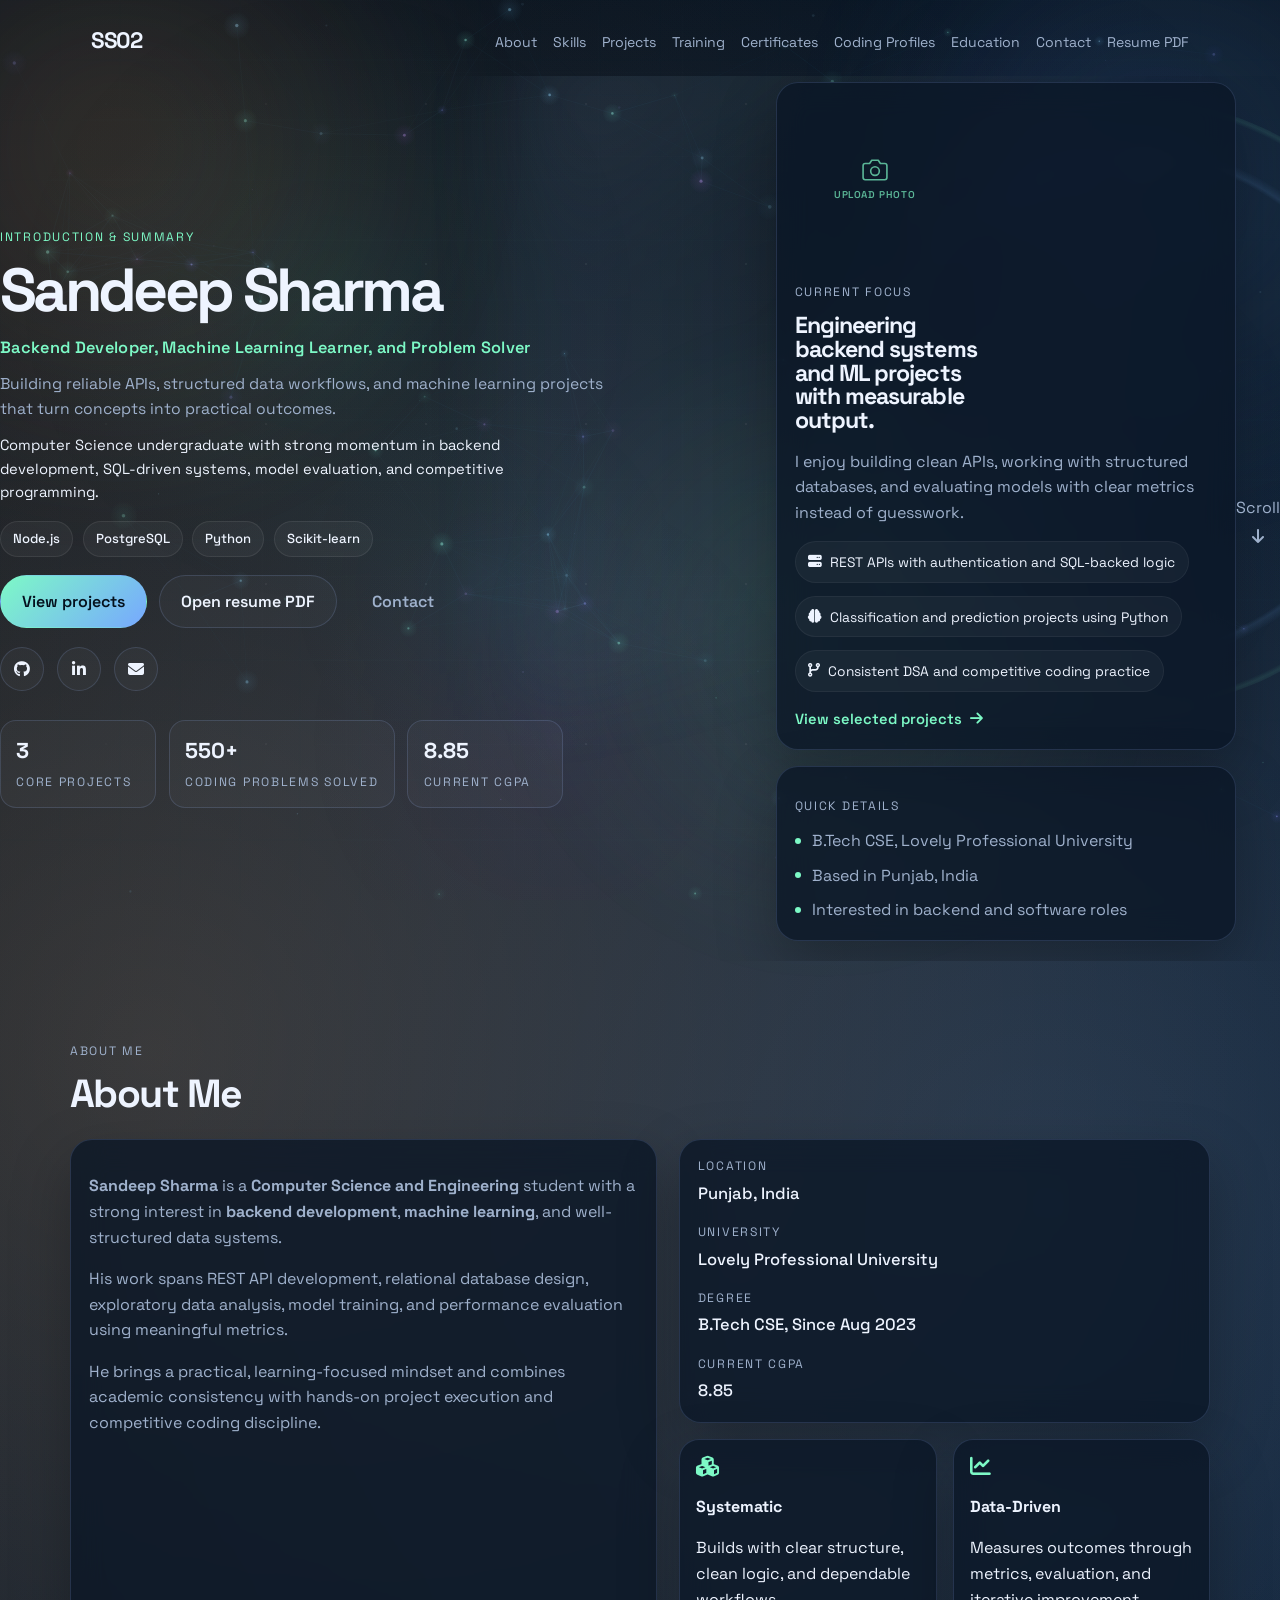
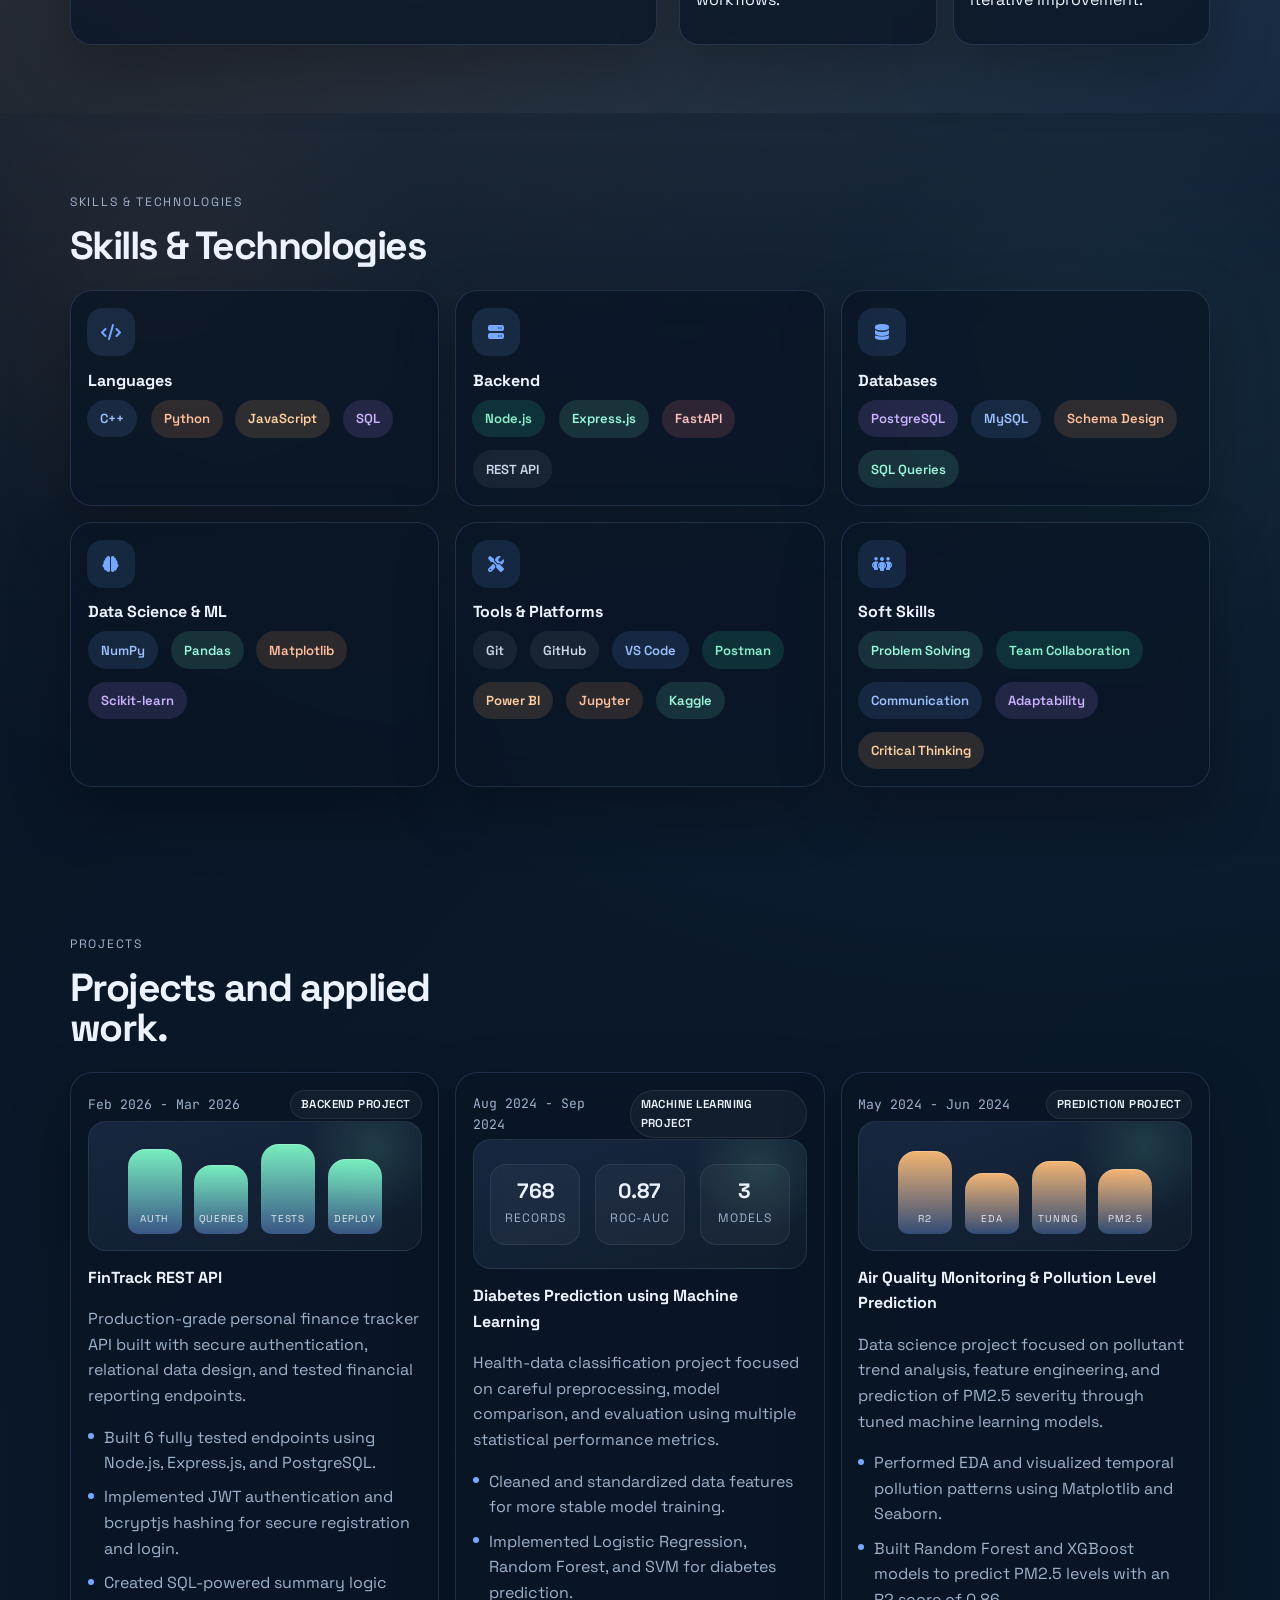
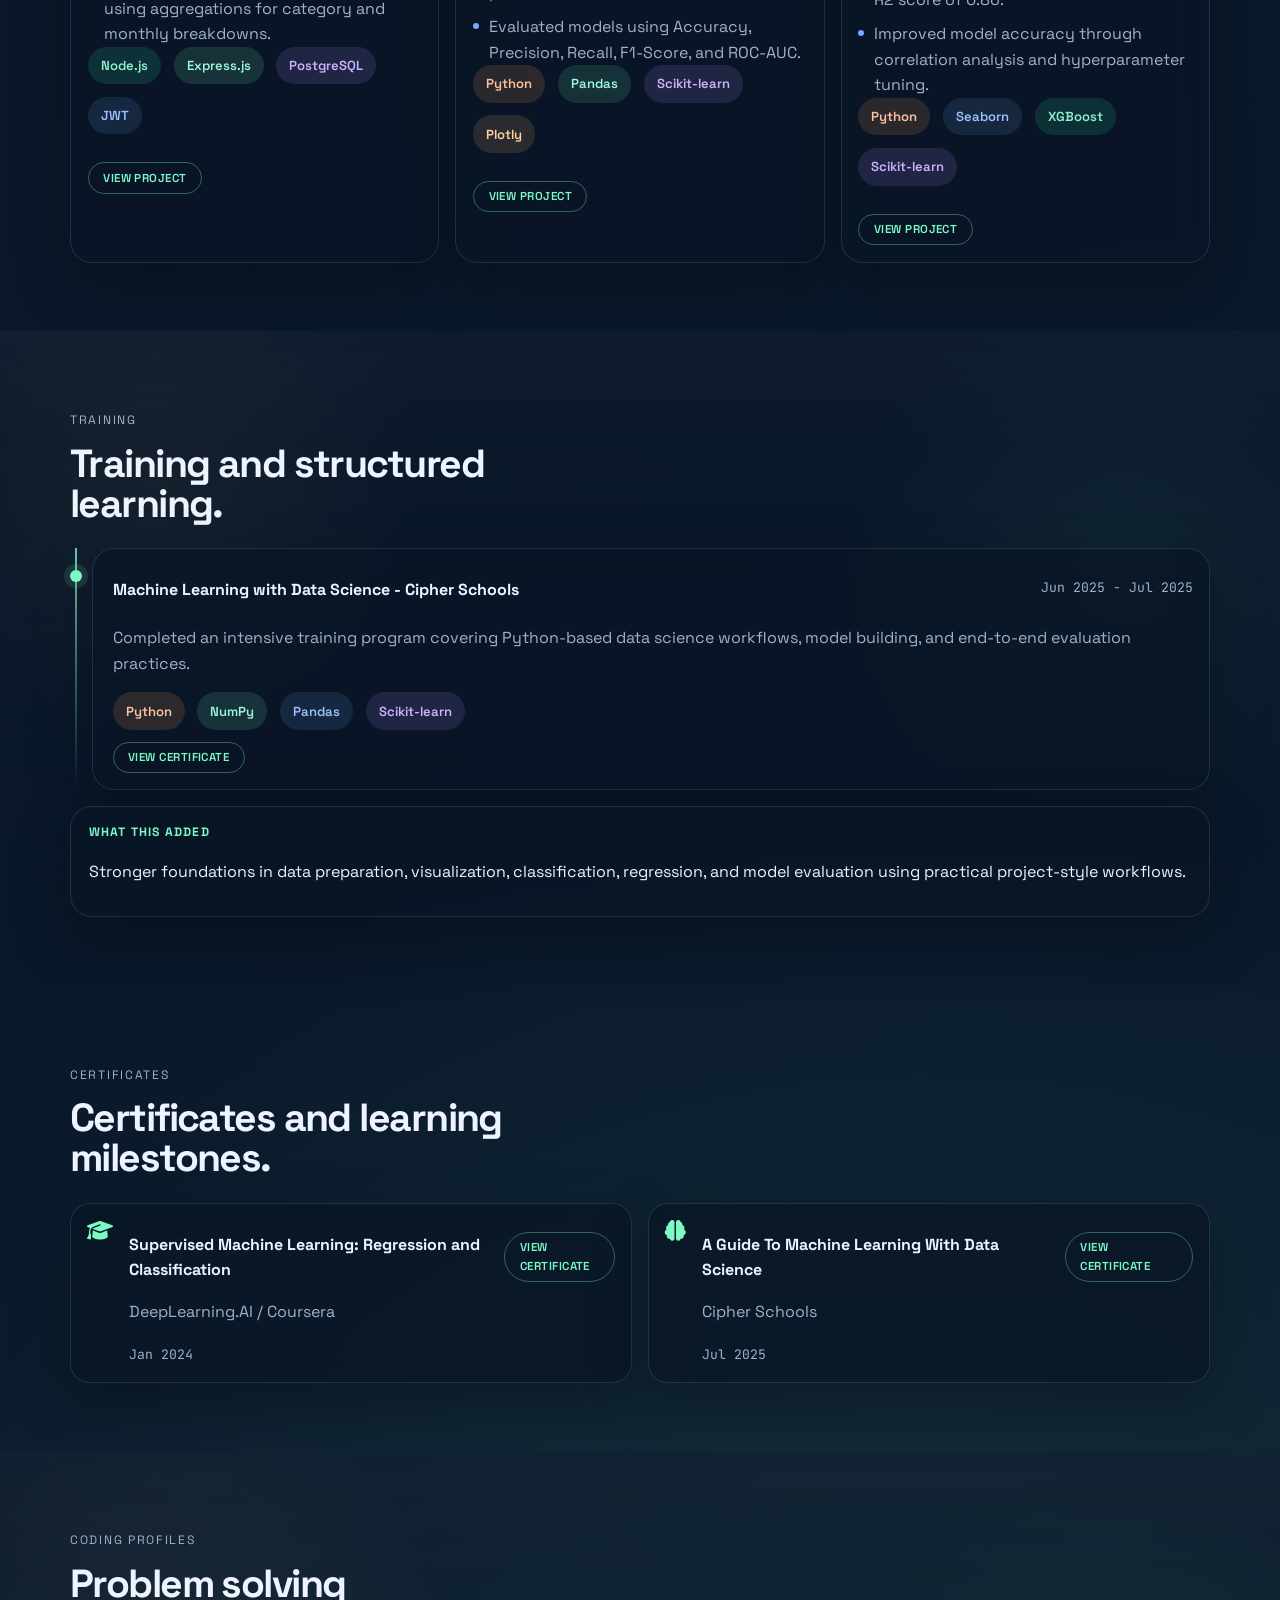
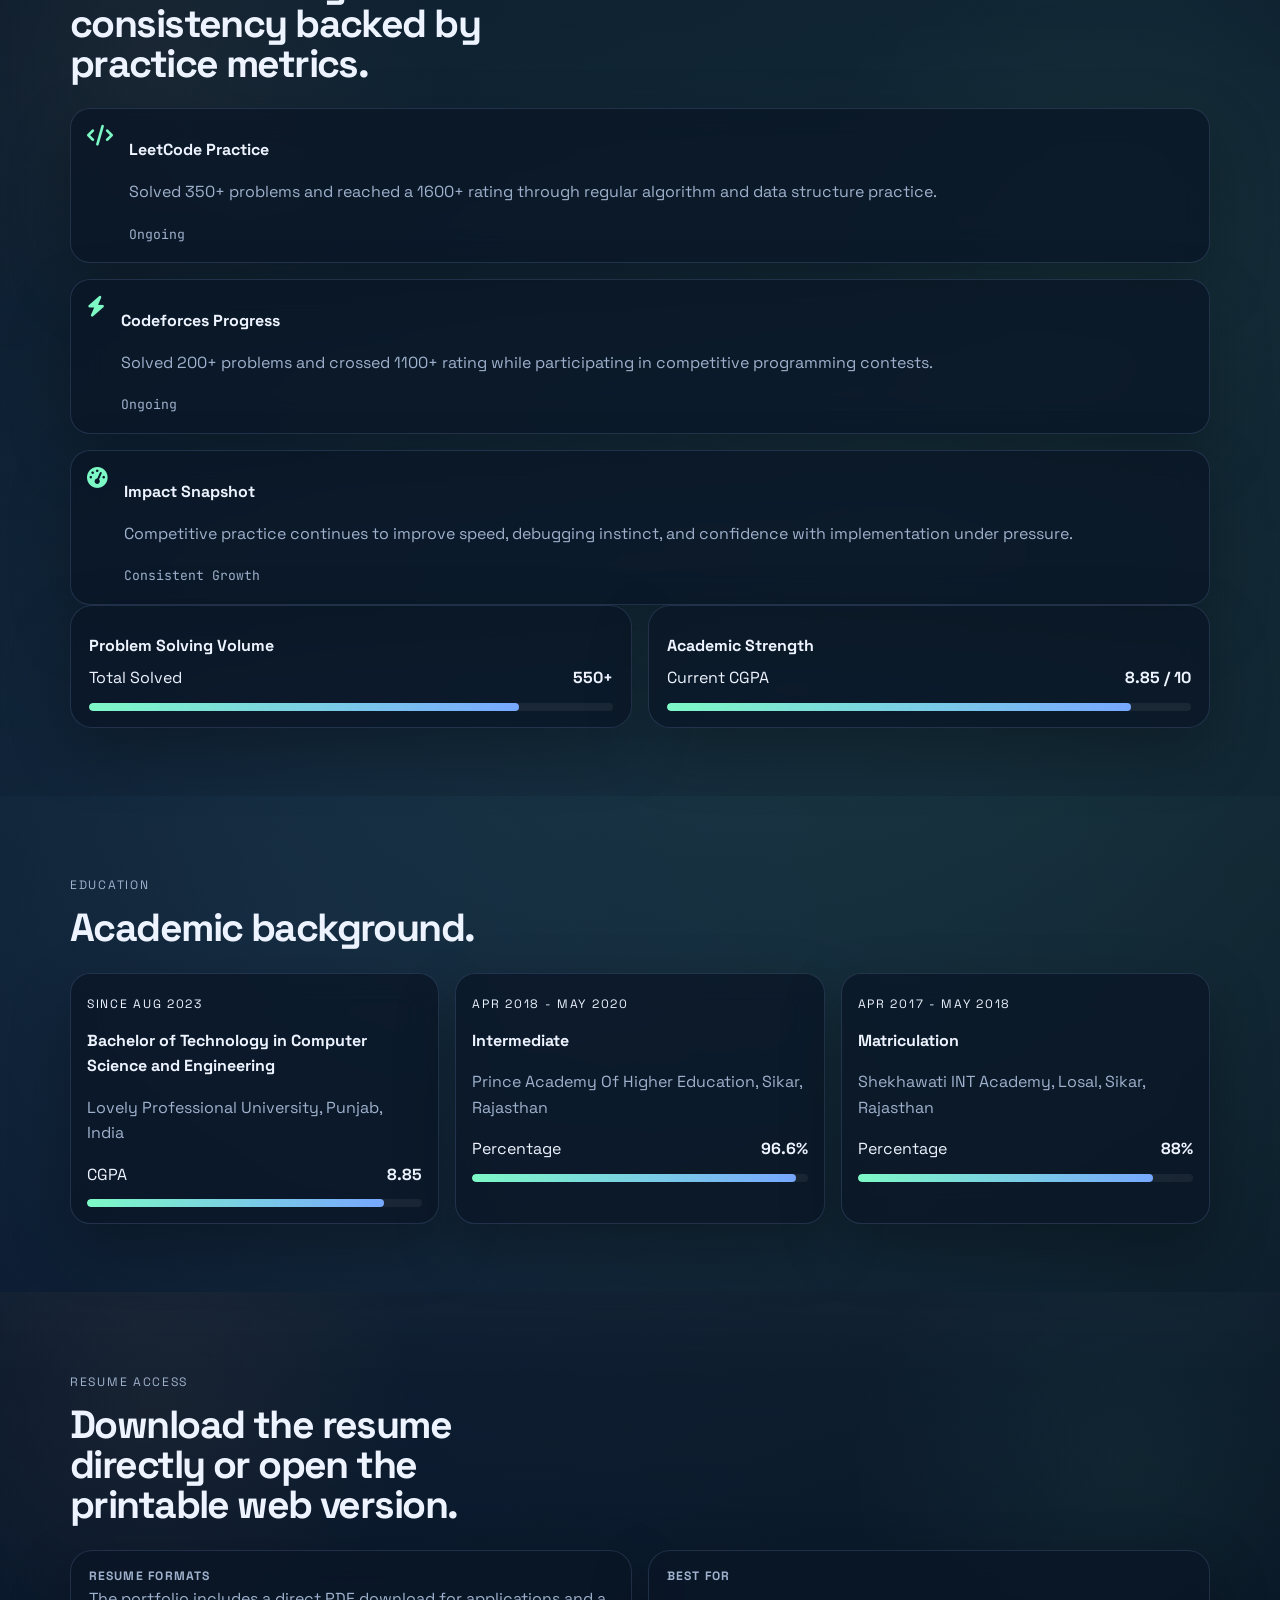
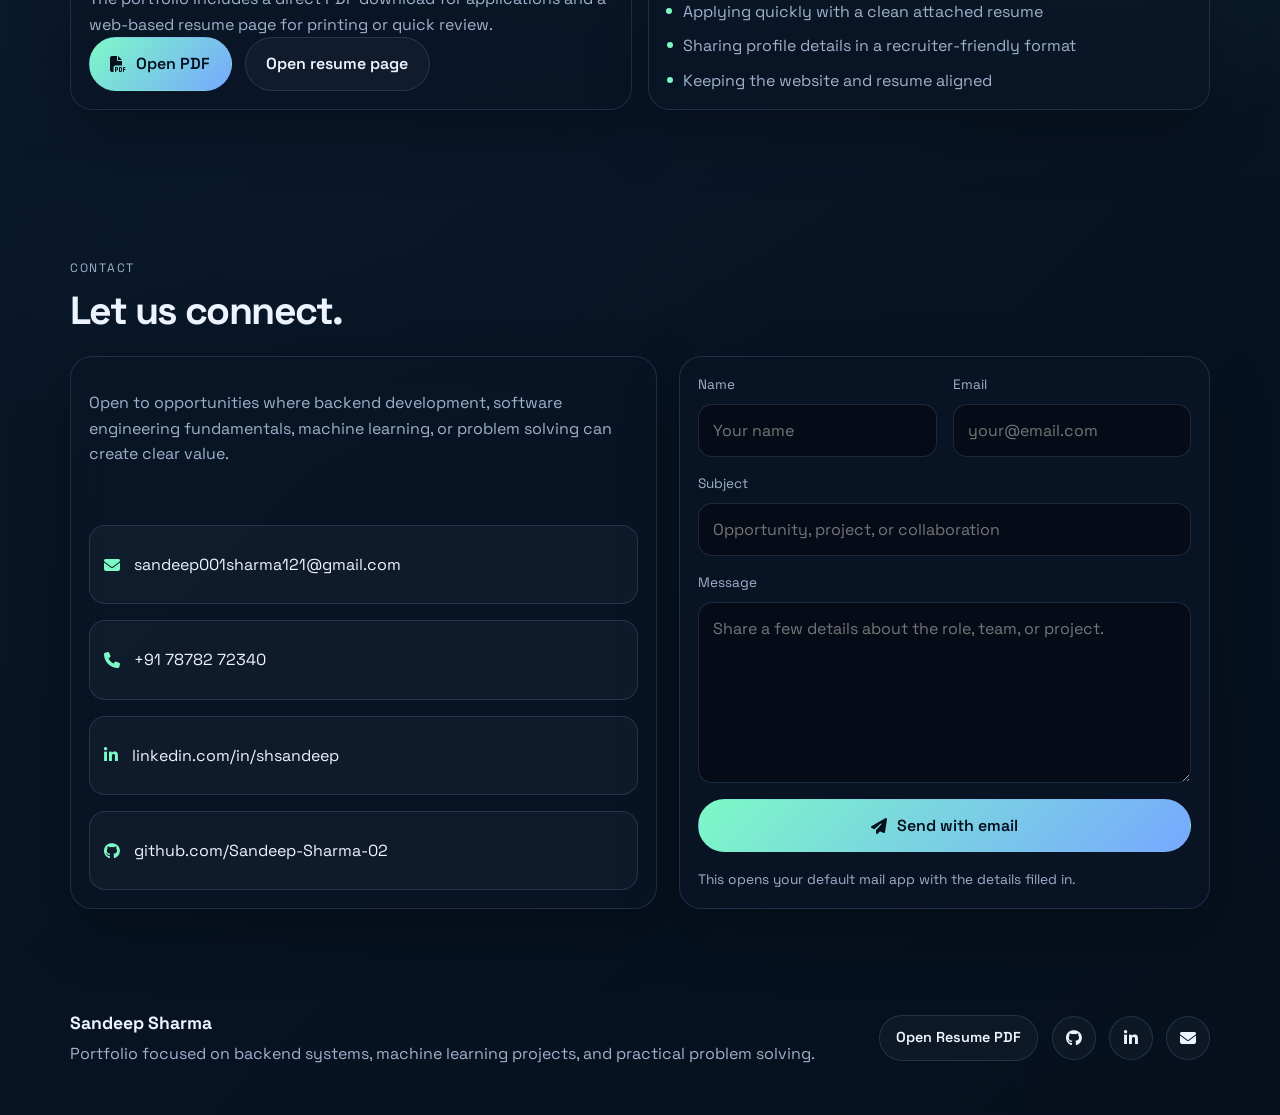
==== index.html @ df0378fe "Update portfolio with Sandeep Sharma content" ====
<!DOCTYPE html>
<html lang="en">
<head>
  <meta charset="UTF-8" />
  <meta name="viewport" content="width=device-width, initial-scale=1.0" />
  <meta
    name="description"
    content="Portfolio of Sandeep Sharma, a Computer Science undergraduate building backend systems, data science projects, and practical machine learning solutions."
  />
  <meta name="theme-color" content="#07111f" />
  <title>Sandeep Sharma | Portfolio</title>
  <link rel="preconnect" href="https://fonts.googleapis.com" />
  <link rel="preconnect" href="https://fonts.gstatic.com" crossorigin />
  <link
    href="https://fonts.googleapis.com/css2?family=JetBrains+Mono:wght@400;600&family=Space+Grotesk:wght@400;500;700&display=swap"
    rel="stylesheet"
  />
  <link rel="icon" href="favicon.svg" type="image/svg+xml" />
  <link rel="stylesheet" href="https://cdnjs.cloudflare.com/ajax/libs/font-awesome/6.5.0/css/all.min.css" />
  <link rel="stylesheet" href="style.css" />
</head>
<body>
  <canvas id="particle-canvas" aria-hidden="true"></canvas>
  <div class="page-shell">
    <nav id="navbar">
      <a href="#hero" class="nav-logo" aria-label="Go to top">SS02</a>
      <ul class="nav-links" id="navLinks">
        <li><a href="#about">About</a></li>
        <li><a href="#skills">Skills</a></li>
        <li><a href="#projects">Projects</a></li>
        <li><a href="#training">Training</a></li>
        <li><a href="#certifications">Certificates</a></li>
        <li><a href="#competitive">Coding Profiles</a></li>
        <li><a href="#education">Education</a></li>
        <li><a href="#contact">Contact</a></li>
        <li><a href="https://drive.google.com/file/d/11NewJJW5GkzhOMJ3qAtojDPKRe1tcXoI/view?usp=drive_link" target="_blank" rel="noopener">Resume PDF</a></li>
      </ul>
      <button class="hamburger" id="hamburger" aria-label="Toggle menu" aria-expanded="false" aria-controls="navLinks">
        <span></span>
        <span></span>
        <span></span>
      </button>
    </nav>

    <main>
      <section id="hero" class="hero">
        <div class="hero-grid container">
          <div class="hero-copy">
            <p class="eyebrow">Introduction &amp; Summary</p>
            <h1>Sandeep Sharma</h1>
            <p class="hero-title">Backend Developer, Machine Learning Learner, and Problem Solver</p>
            <p class="hero-lead">
              Building reliable APIs, structured data workflows, and machine learning projects that turn concepts into practical outcomes.
            </p>
            <p class="hero-note">
              Computer Science undergraduate with strong momentum in backend development, SQL-driven systems, model evaluation, and competitive programming.
            </p>

            <div class="hero-role-wrap hero-badges">
              <span class="hero-badge">Node.js</span>
              <span class="hero-badge">PostgreSQL</span>
              <span class="hero-badge">Python</span>
              <span class="hero-badge">Scikit-learn</span>
            </div>

            <div class="hero-actions">
              <a href="#projects" class="btn btn-primary">View projects</a>
              <a href="https://drive.google.com/file/d/11NewJJW5GkzhOMJ3qAtojDPKRe1tcXoI/view?usp=drive_link" class="btn btn-secondary" target="_blank" rel="noopener">Open resume PDF</a>
              <a href="#contact" class="btn btn-ghost">Contact</a>
            </div>

            <div class="hero-socials">
              <a href="https://github.com/Sandeep-Sharma-02" target="_blank" rel="noopener" aria-label="GitHub">
                <i class="fab fa-github"></i>
              </a>
              <a href="https://www.linkedin.com/in/shsandeep/" target="_blank" rel="noopener" aria-label="LinkedIn">
                <i class="fab fa-linkedin-in"></i>
              </a>
              <a href="mailto:sandeep001sharma121@gmail.com" aria-label="Email">
                <i class="fas fa-envelope"></i>
              </a>
            </div>

            <div class="hero-stats">
              <article class="metric-card">
                <span class="metric-value">3</span>
                <span class="metric-label">Core projects</span>
              </article>
              <article class="metric-card">
                <span class="metric-value">550+</span>
                <span class="metric-label">Coding problems solved</span>
              </article>
              <article class="metric-card">
                <span class="metric-value">8.85</span>
                <span class="metric-label">Current CGPA</span>
              </article>
            </div>
          </div>

          <div class="hero-panel">
            <div class="hero-card hero-card-main glass-card">
              <div class="photo-frame-wrap" id="photoFrameWrap" title="Click to upload your photo">
                <div class="photo-frame-ring"></div>
                <div class="photo-frame-inner">
                  <img id="profilePhoto" src="profile.jpg" alt="Sandeep Sharma" style="display:block;" />
                  <div class="photo-placeholder" id="photoPlaceholder" style="display:none;">
                    <svg xmlns="http://www.w3.org/2000/svg" width="26" height="26" viewBox="0 0 24 24" fill="none" stroke="currentColor" stroke-width="1.5" stroke-linecap="round" stroke-linejoin="round"><path d="M23 19a2 2 0 0 1-2 2H3a2 2 0 0 1-2-2V8a2 2 0 0 1 2-2h4l2-3h6l2 3h4a2 2 0 0 1 2 2z"/><circle cx="12" cy="13" r="4"/></svg>
                    <span>Upload Photo</span>
                  </div>
                </div>
                <input type="file" id="photoInput" accept="image/*" style="display:none;" />
              </div>
              <p class="hero-card-kicker">Current Focus</p>
              <h2>Engineering backend systems and ML projects with measurable output.</h2>
              <p>
                I enjoy building clean APIs, working with structured databases, and evaluating models with clear metrics instead of guesswork.
              </p>
              <div class="signal-list">
                <span><i class="fas fa-server"></i> REST APIs with authentication and SQL-backed logic</span>
                <span><i class="fas fa-brain"></i> Classification and prediction projects using Python</span>
                <span><i class="fas fa-code-branch"></i> Consistent DSA and competitive coding practice</span>
              </div>
              <a href="#projects" class="summary-link">View selected projects <i class="fas fa-arrow-right"></i></a>
            </div>

            <div class="hero-card hero-card-mini glass-card">
              <p class="mini-label">Quick Details</p>
              <ul>
                <li>B.Tech CSE, Lovely Professional University</li>
                <li>Based in Punjab, India</li>
                <li>Interested in backend and software roles</li>
              </ul>
            </div>
          </div>
        </div>
        <a href="#about" class="scroll-cue" aria-label="Scroll to about section">
          <span>Scroll</span>
          <i class="fas fa-arrow-down"></i>
        </a>
      </section>

      <section id="about" class="section">
        <div class="container">
          <div class="section-heading">
            <p class="section-kicker">About Me</p>
            <h2>About Me</h2>
          </div>

          <div class="about-grid">
            <div class="about-copy glass-card">
              <p>
                <strong>Sandeep Sharma</strong> is a <strong>Computer Science and Engineering</strong> student with a strong interest in
                <strong>backend development</strong>, <strong>machine learning</strong>, and well-structured data systems.
              </p>
              <p>
                His work spans REST API development, relational database design, exploratory data analysis, model training, and performance evaluation using meaningful metrics.
              </p>
              <p>
                He brings a practical, learning-focused mindset and combines academic consistency with hands-on project execution and competitive coding discipline.
              </p>
            </div>

            <div class="about-aside">
              <div class="glass-card detail-stack">
                <div class="detail-item">
                  <span class="detail-label">Location</span>
                  <span class="detail-value">Punjab, India</span>
                </div>
                <div class="detail-item">
                  <span class="detail-label">University</span>
                  <span class="detail-value">Lovely Professional University</span>
                </div>
                <div class="detail-item">
                  <span class="detail-label">Degree</span>
                  <span class="detail-value">B.Tech CSE, Since Aug 2023</span>
                </div>
                <div class="detail-item">
                  <span class="detail-label">Current CGPA</span>
                  <span class="detail-value">8.85</span>
                </div>
              </div>

              <div class="value-grid">
                <article class="value-card glass-card">
                  <i class="fas fa-cubes"></i>
                  <h3>Systematic</h3>
                  <p>Builds with clear structure, clean logic, and dependable workflows.</p>
                </article>
                <article class="value-card glass-card">
                  <i class="fas fa-chart-line"></i>
                  <h3>Data-Driven</h3>
                  <p>Measures outcomes through metrics, evaluation, and iterative improvement.</p>
                </article>
              </div>
            </div>
          </div>
        </div>
      </section>

      <section id="skills" class="section section-dark">
        <div class="container">
          <div class="section-heading">
            <p class="section-kicker">Skills &amp; Technologies</p>
            <h2>Skills &amp; Technologies</h2>
          </div>

          <div class="skills-grid">
            <article class="skill-category glass-card">
              <div class="skill-icon"><i class="fas fa-code"></i></div>
              <h3>Languages</h3>
              <div class="skill-tags">
                <span class="tag tag-blue">C++</span>
                <span class="tag tag-orange">Python</span>
                <span class="tag tag-yellow">JavaScript</span>
                <span class="tag tag-purple">SQL</span>
              </div>
            </article>

            <article class="skill-category glass-card">
              <div class="skill-icon"><i class="fas fa-server"></i></div>
              <h3>Backend</h3>
              <div class="skill-tags">
                <span class="tag tag-green">Node.js</span>
                <span class="tag tag-teal">Express.js</span>
                <span class="tag tag-red">FastAPI</span>
                <span class="tag tag-dark">REST API</span>
              </div>
            </article>

            <article class="skill-category glass-card">
              <div class="skill-icon"><i class="fas fa-database"></i></div>
              <h3>Databases</h3>
              <div class="skill-tags">
                <span class="tag tag-purple">PostgreSQL</span>
                <span class="tag tag-blue">MySQL</span>
                <span class="tag tag-orange">Schema Design</span>
                <span class="tag tag-teal">SQL Queries</span>
              </div>
            </article>

            <article class="skill-category glass-card">
              <div class="skill-icon"><i class="fas fa-brain"></i></div>
              <h3>Data Science &amp; ML</h3>
              <div class="skill-tags">
                <span class="tag tag-blue">NumPy</span>
                <span class="tag tag-teal">Pandas</span>
                <span class="tag tag-orange">Matplotlib</span>
                <span class="tag tag-purple">Scikit-learn</span>
              </div>
            </article>

            <article class="skill-category glass-card">
              <div class="skill-icon"><i class="fas fa-screwdriver-wrench"></i></div>
              <h3>Tools &amp; Platforms</h3>
              <div class="skill-tags">
                <span class="tag tag-dark">Git</span>
                <span class="tag tag-dark">GitHub</span>
                <span class="tag tag-blue">VS Code</span>
                <span class="tag tag-green">Postman</span>
                <span class="tag tag-yellow">Power BI</span>
                <span class="tag tag-orange">Jupyter</span>
                <span class="tag tag-teal">Kaggle</span>
              </div>
            </article>

            <article class="skill-category glass-card">
              <div class="skill-icon"><i class="fas fa-people-group"></i></div>
              <h3>Soft Skills</h3>
              <div class="skill-tags">
                <span class="tag tag-teal">Problem Solving</span>
                <span class="tag tag-green">Team Collaboration</span>
                <span class="tag tag-blue">Communication</span>
                <span class="tag tag-purple">Adaptability</span>
                <span class="tag tag-yellow">Critical Thinking</span>
              </div>
            </article>
          </div>
        </div>
      </section>

      <section id="projects" class="section">
        <div class="container">
          <div class="section-heading">
            <p class="section-kicker">Projects</p>
            <h2>Projects and applied work.</h2>
          </div>

          <div class="projects-grid">
            <article class="project-card glass-card">
              <div class="project-topline">
                <span class="project-date">Feb 2026 - Mar 2026</span>
                <span class="project-kind">Backend Project</span>
              </div>
              <div class="project-visual project-chart">
                <div class="chart-bars">
                  <span class="chart-bar" style="height: 88%"><small>Auth</small></span>
                  <span class="chart-bar" style="height: 72%"><small>Queries</small></span>
                  <span class="chart-bar" style="height: 94%"><small>Tests</small></span>
                  <span class="chart-bar" style="height: 78%"><small>Deploy</small></span>
                </div>
              </div>
              <h3>FinTrack REST API</h3>
              <p>Production-grade personal finance tracker API built with secure authentication, relational data design, and tested financial reporting endpoints.</p>
              <ul class="project-points">
                <li>Built 6 fully tested endpoints using Node.js, Express.js, and PostgreSQL.</li>
                <li>Implemented JWT authentication and bcryptjs hashing for secure registration and login.</li>
                <li>Created SQL-powered summary logic using aggregations for category and monthly breakdowns.</li>
              </ul>
              <div class="timeline-tags">
                <span class="tag tag-green">Node.js</span>
                <span class="tag tag-teal">Express.js</span>
                <span class="tag tag-purple">PostgreSQL</span>
                <span class="tag tag-blue">JWT</span>
              </div>
              <div class="project-link-row">
                <a href="https://github.com/Sandeep-Sharma-02/FinTrack-api" target="_blank" rel="noopener" class="cert-btn">View Project</a>
              </div>
            </article>

            <article class="project-card glass-card">
              <div class="project-topline">
                <span class="project-date">Aug 2024 - Sep 2024</span>
                <span class="project-kind">Machine Learning Project</span>
              </div>
              <div class="project-visual project-chart">
                <div class="chart-metrics">
                  <div>
                    <strong>768</strong>
                    <span>Records</span>
                  </div>
                  <div>
                    <strong>0.87</strong>
                    <span>ROC-AUC</span>
                  </div>
                  <div>
                    <strong>3</strong>
                    <span>Models</span>
                  </div>
                </div>
              </div>
              <h3>Diabetes Prediction using Machine Learning</h3>
              <p>Health-data classification project focused on careful preprocessing, model comparison, and evaluation using multiple statistical performance metrics.</p>
              <ul class="project-points">
                <li>Cleaned and standardized data features for more stable model training.</li>
                <li>Implemented Logistic Regression, Random Forest, and SVM for diabetes prediction.</li>
                <li>Evaluated models using Accuracy, Precision, Recall, F1-Score, and ROC-AUC.</li>
              </ul>
              <div class="timeline-tags">
                <span class="tag tag-orange">Python</span>
                <span class="tag tag-teal">Pandas</span>
                <span class="tag tag-purple">Scikit-learn</span>
                <span class="tag tag-yellow">Plotly</span>
              </div>
              <div class="project-link-row">
                <a href="https://github.com/Sandeep-Sharma-02/PYTHON-PROJECT" target="_blank" rel="noopener" class="cert-btn">View Project</a>
              </div>
            </article>

            <article class="project-card glass-card">
              <div class="project-topline">
                <span class="project-date">May 2024 - Jun 2024</span>
                <span class="project-kind">Prediction Project</span>
              </div>
              <div class="project-visual project-chart">
                <div class="chart-bars">
                  <span class="chart-bar chart-bar-alt" style="height: 86%"><small>R2</small></span>
                  <span class="chart-bar chart-bar-alt" style="height: 64%"><small>EDA</small></span>
                  <span class="chart-bar chart-bar-alt" style="height: 76%"><small>Tuning</small></span>
                  <span class="chart-bar chart-bar-alt" style="height: 68%"><small>PM2.5</small></span>
                </div>
              </div>
              <h3>Air Quality Monitoring &amp; Pollution Level Prediction</h3>
              <p>Data science project focused on pollutant trend analysis, feature engineering, and prediction of PM2.5 severity through tuned machine learning models.</p>
              <ul class="project-points">
                <li>Performed EDA and visualized temporal pollution patterns using Matplotlib and Seaborn.</li>
                <li>Built Random Forest and XGBoost models to predict PM2.5 levels with an R2 score of 0.86.</li>
                <li>Improved model accuracy through correlation analysis and hyperparameter tuning.</li>
              </ul>
              <div class="timeline-tags">
                <span class="tag tag-orange">Python</span>
                <span class="tag tag-blue">Seaborn</span>
                <span class="tag tag-green">XGBoost</span>
                <span class="tag tag-purple">Scikit-learn</span>
              </div>
              <div class="project-link-row">
                <a href="https://github.com/Sandeep-Sharma-02/airpollution-project" target="_blank" rel="noopener" class="cert-btn">View Project</a>
              </div>
            </article>
          </div>
        </div>
      </section>

      <section id="training" class="section section-dark">
        <div class="container">
          <div class="section-heading">
            <p class="section-kicker">Training</p>
            <h2>Training and structured learning.</h2>
          </div>

          <div class="timeline">
            <article class="timeline-item glass-card">
              <div class="timeline-marker"></div>
              <div class="timeline-body">
                <div class="timeline-head">
                  <h3>Machine Learning with Data Science - Cipher Schools</h3>
                  <span>Jun 2025 - Jul 2025</span>
                </div>
                <p>Completed an intensive training program covering Python-based data science workflows, model building, and end-to-end evaluation practices.</p>
                <div class="timeline-tags">
                  <span class="tag tag-orange">Python</span>
                  <span class="tag tag-teal">NumPy</span>
                  <span class="tag tag-blue">Pandas</span>
                  <span class="tag tag-purple">Scikit-learn</span>
                </div>
                <a href="https://drive.google.com/file/d/15oU3h2VCrgd7Ux-hBaPm2NhFI4iFjQfj/view?usp=drive_link" target="_blank" rel="noopener" class="cert-btn">View Certificate</a>
              </div>
            </article>
          </div>

          <div class="section-callout glass-card">
            <p class="callout-title">What This Added</p>
            <p>Stronger foundations in data preparation, visualization, classification, regression, and model evaluation using practical project-style workflows.</p>
          </div>
        </div>
      </section>

      <section id="certifications" class="section">
        <div class="container">
          <div class="section-heading">
            <p class="section-kicker">Certificates</p>
            <h2>Certificates and learning milestones.</h2>
          </div>

          <div class="certs-grid">
            <article class="cert-card glass-card">
              <i class="fas fa-graduation-cap"></i>
              <div>
                <h3>Supervised Machine Learning: Regression and Classification</h3>
                <p>DeepLearning.AI / Coursera</p>
                <span>Jan 2024</span>
              </div>
              <a href="https://drive.google.com/file/d/15oU3h2VCrgd7Ux-hBaPm2NhFI4iFjQfj/view?usp=drive_link" target="_blank" rel="noopener" class="cert-btn">View Certificate</a>
            </article>

            <article class="cert-card glass-card">
              <i class="fas fa-brain"></i>
              <div>
                <h3>A Guide To Machine Learning With Data Science</h3>
                <p>Cipher Schools</p>
                <span>Jul 2025</span>
              </div>
              <a href="https://drive.google.com/file/d/15oU3h2VCrgd7Ux-hBaPm2NhFI4iFjQfj/view?usp=drive_link" target="_blank" rel="noopener" class="cert-btn">View Certificate</a>
            </article>
          </div>
        </div>
      </section>

      <section id="competitive" class="section section-dark">
        <div class="container">
          <div class="section-heading">
            <p class="section-kicker">Coding Profiles</p>
            <h2>Problem solving consistency backed by practice metrics.</h2>
          </div>

          <div class="achievement-grid">
            <article class="achievement-card glass-card">
              <i class="fas fa-code"></i>
              <div>
                <h3>LeetCode Practice</h3>
                <p>Solved 350+ problems and reached a 1600+ rating through regular algorithm and data structure practice.</p>
                <span>Ongoing</span>
              </div>
            </article>

            <article class="achievement-card glass-card">
              <i class="fas fa-bolt"></i>
              <div>
                <h3>Codeforces Progress</h3>
                <p>Solved 200+ problems and crossed 1100+ rating while participating in competitive programming contests.</p>
                <span>Ongoing</span>
              </div>
            </article>

            <article class="achievement-card glass-card">
              <i class="fas fa-gauge-high"></i>
              <div>
                <h3>Impact Snapshot</h3>
                <p>Competitive practice continues to improve speed, debugging instinct, and confidence with implementation under pressure.</p>
                <span>Consistent Growth</span>
              </div>
            </article>
          </div>

          <div class="status-grid">
            <article class="status-card glass-card">
              <h3>Problem Solving Volume</h3>
              <div class="score-row">
                <span>Total Solved</span>
                <strong>550+</strong>
              </div>
              <div class="score-bar"><span style="width: 82%"></span></div>
            </article>
            <article class="status-card glass-card">
              <h3>Academic Strength</h3>
              <div class="score-row">
                <span>Current CGPA</span>
                <strong>8.85 / 10</strong>
              </div>
              <div class="score-bar"><span style="width: 88.5%"></span></div>
            </article>
          </div>
        </div>
      </section>

      <section id="education" class="section">
        <div class="container">
          <div class="section-heading">
            <p class="section-kicker">Education</p>
            <h2>Academic background.</h2>
          </div>

          <div class="education-grid">
            <article class="education-card glass-card">
              <span class="education-year">Since Aug 2023</span>
              <h3>Bachelor of Technology in Computer Science and Engineering</h3>
              <p>Lovely Professional University, Punjab, India</p>
              <div class="score-row">
                <span>CGPA</span>
                <strong>8.85</strong>
              </div>
              <div class="score-bar"><span style="width: 88.5%"></span></div>
            </article>

            <article class="education-card glass-card">
              <span class="education-year">Apr 2018 - May 2020</span>
              <h3>Intermediate</h3>
              <p>Prince Academy Of Higher Education, Sikar, Rajasthan</p>
              <div class="score-row">
                <span>Percentage</span>
                <strong>96.6%</strong>
              </div>
              <div class="score-bar"><span style="width: 96.6%"></span></div>
            </article>

            <article class="education-card glass-card">
              <span class="education-year">Apr 2017 - May 2018</span>
              <h3>Matriculation</h3>
              <p>Shekhawati INT Academy, Losal, Sikar, Rajasthan</p>
              <div class="score-row">
                <span>Percentage</span>
                <strong>88%</strong>
              </div>
              <div class="score-bar"><span style="width: 88%"></span></div>
            </article>
          </div>
        </div>
      </section>

      <section id="resume-download" class="section section-dark">
        <div class="container">
          <div class="section-heading">
            <p class="section-kicker">Resume Access</p>
            <h2>Download the resume directly or open the printable web version.</h2>
          </div>

          <div class="resume-download-grid">
            <div class="resume-download-card glass-card">
              <p class="callout-title">Resume Formats</p>
              <p>The portfolio includes a direct PDF download for applications and a web-based resume page for printing or quick review.</p>
              <div class="hero-actions">
                <a href="https://drive.google.com/file/d/11NewJJW5GkzhOMJ3qAtojDPKRe1tcXoI/view?usp=drive_link" class="btn btn-primary" target="_blank" rel="noopener">
                  <i class="fas fa-file-pdf"></i>
                  Open PDF
                </a>
                <a href="resume.html" class="btn btn-secondary">Open resume page</a>
              </div>
            </div>

            <div class="resume-download-card glass-card">
              <p class="callout-title">Best For</p>
              <ul class="resume-points">
                <li>Applying quickly with a clean attached resume</li>
                <li>Sharing profile details in a recruiter-friendly format</li>
                <li>Keeping the website and resume aligned</li>
              </ul>
            </div>
          </div>
        </div>
      </section>

      <section id="contact" class="section">
        <div class="container">
          <div class="section-heading">
            <p class="section-kicker">Contact</p>
            <h2>Let us connect.</h2>
          </div>

          <div class="contact-grid">
            <div class="contact-panel glass-card">
              <p class="contact-intro">
                Open to opportunities where backend development, software engineering fundamentals, machine learning, or problem solving can create clear value.
              </p>

              <a href="mailto:sandeep001sharma121@gmail.com" class="contact-link">
                <i class="fas fa-envelope"></i>
                <span>sandeep001sharma121@gmail.com</span>
              </a>
              <a href="tel:+917878272340" class="contact-link">
                <i class="fas fa-phone"></i>
                <span>+91 78782 72340</span>
              </a>
              <a href="https://www.linkedin.com/in/shsandeep/" target="_blank" rel="noopener" class="contact-link">
                <i class="fab fa-linkedin-in"></i>
                <span>linkedin.com/in/shsandeep</span>
              </a>
              <a href="https://github.com/Sandeep-Sharma-02" target="_blank" rel="noopener" class="contact-link">
                <i class="fab fa-github"></i>
                <span>github.com/Sandeep-Sharma-02</span>
              </a>
            </div>

            <form class="contact-form glass-card" id="contactForm">
              <div class="form-row">
                <div class="form-group">
                  <label for="name">Name</label>
                  <input type="text" id="name" name="name" placeholder="Your name" required />
                </div>
                <div class="form-group">
                  <label for="email">Email</label>
                  <input type="email" id="email" name="email" placeholder="your@email.com" required />
                </div>
              </div>

              <div class="form-group">
                <label for="subject">Subject</label>
                <input type="text" id="subject" name="subject" placeholder="Opportunity, project, or collaboration" required />
              </div>

              <div class="form-group">
                <label for="message">Message</label>
                <textarea
                  id="message"
                  name="message"
                  rows="6"
                  placeholder="Share a few details about the role, team, or project."
                  required
                ></textarea>
              </div>

              <button type="submit" class="btn btn-primary btn-block">
                <i class="fas fa-paper-plane"></i>
                Send with email
              </button>
              <p class="form-note">This opens your default mail app with the details filled in.</p>
            </form>
          </div>
        </div>
      </section>
    </main>

    <footer class="site-footer">
      <div class="container footer-inner">
        <div>
          <p class="footer-name">Sandeep Sharma</p>
          <p class="footer-copy">Portfolio focused on backend systems, machine learning projects, and practical problem solving.</p>
        </div>
        <div class="footer-actions">
          <a href="https://drive.google.com/file/d/11NewJJW5GkzhOMJ3qAtojDPKRe1tcXoI/view?usp=drive_link" class="footer-resume" target="_blank" rel="noopener">Open Resume PDF</a>
          <div class="footer-socials">
            <a href="https://github.com/Sandeep-Sharma-02" target="_blank" rel="noopener" aria-label="GitHub"><i class="fab fa-github"></i></a>
            <a href="https://www.linkedin.com/in/shsandeep/" target="_blank" rel="noopener" aria-label="LinkedIn"><i class="fab fa-linkedin-in"></i></a>
            <a href="mailto:sandeep001sharma121@gmail.com" aria-label="Email"><i class="fas fa-envelope"></i></a>
          </div>
        </div>
      </div>
    </footer>
  </div>

  <button id="backToTop" aria-label="Back to top"><i class="fas fa-arrow-up"></i></button>
  <script src="script.js"></script>
</body>
</html>
---- style.css ----
:root {
  --bg: #07111f;
  --bg-soft: #0d1b2f;
  --panel: rgba(10, 22, 38, 0.76);
  --line: rgba(153, 183, 255, 0.16);
  --text: #eef4ff;
  --muted: #9fb1cc;
  --accent: #7df9c6;
  --brand: #77a8ff;
  --warm: #ffb36b;
  --glow-sun: rgba(255, 188, 118, 0.18);
  --glow-sky: rgba(120, 183, 255, 0.18);
  --glow-mint: rgba(125, 249, 198, 0.14);
  --shadow: 0 24px 60px rgba(0, 0, 0, 0.28);
  --radius: 20px;
  --container: 1140px;
}

*,
*::before,
*::after {
  box-sizing: border-box;
}

html {
  scroll-behavior: smooth;
}

body {
  margin: 0;
  font-family: "Space Grotesk", sans-serif;
  color: var(--text);
  background:
    radial-gradient(circle at 12% 14%, var(--glow-sun), transparent 20%),
    radial-gradient(circle at 82% 16%, var(--glow-sky), transparent 22%),
    radial-gradient(circle at 72% 70%, var(--glow-mint), transparent 24%),
    radial-gradient(circle at 24% 76%, rgba(96, 132, 255, 0.08), transparent 20%),
    linear-gradient(135deg, #06101b 0%, #0a182a 36%, #09192b 64%, #06101d 100%);
  line-height: 1.6;
  overflow-x: hidden;
}

body::before {
  content: "";
  position: fixed;
  inset: 0;
  pointer-events: none;
  z-index: 0;
  background-image:
    linear-gradient(rgba(255, 255, 255, 0.035) 1px, transparent 1px),
    linear-gradient(90deg, rgba(255, 255, 255, 0.035) 1px, transparent 1px),
    radial-gradient(circle at center, rgba(255, 255, 255, 0.18) 1px, transparent 1.6px);
  background-size: 84px 84px, 84px 84px, 160px 160px;
  background-position: center center, center center, 26px 24px;
  mask-image: radial-gradient(circle at center, black 42%, transparent 92%);
  opacity: 0.32;
}

body::after {
  content: "";
  position: fixed;
  inset: -10%;
  pointer-events: none;
  z-index: 0;
  background:
    radial-gradient(circle at 16% 22%, rgba(255, 188, 118, 0.18), transparent 24%),
    radial-gradient(circle at 84% 24%, rgba(120, 183, 255, 0.18), transparent 22%),
    radial-gradient(circle at 62% 68%, rgba(125, 249, 198, 0.12), transparent 26%);
  filter: blur(70px);
  opacity: 0.8;
  animation: ambientFloat 18s ease-in-out infinite alternate;
}

a {
  color: inherit;
  text-decoration: none;
}

button,
input,
textarea {
  font: inherit;
}

ul {
  margin: 0;
  padding: 0;
  list-style: none;
}

#particle-canvas {
  position: fixed;
  inset: 0;
  z-index: 0;
  pointer-events: none;
}

.page-shell,
#backToTop {
  position: relative;
  z-index: 1;
}

.container {
  width: min(var(--container), calc(100% - 2rem));
  margin: 0 auto;
}

.glass-card {
  background: var(--panel);
  border: 1px solid var(--line);
  box-shadow: var(--shadow);
  backdrop-filter: blur(16px);
}

#navbar {
  position: sticky;
  top: 0;
  z-index: 10;
  display: flex;
  align-items: center;
  justify-content: space-between;
  width: min(var(--container), calc(100% - 2rem));
  margin: 0.4rem auto 0;
  padding: 1rem 1.25rem;
  border: 1px solid transparent;
  border-radius: 999px;
  transition: background-color 180ms ease, border-color 180ms ease, transform 180ms ease;
}

#navbar.scrolled {
  background: rgba(6, 16, 29, 0.88);
  border-color: var(--line);
  transform: translateY(6px);
}

.nav-logo {
  font-size: 1.4rem;
  font-weight: 700;
  letter-spacing: -0.06em;
}

.nav-links {
  display: flex;
  align-items: center;
  justify-content: flex-end;
  flex: 1 1 680px;
  flex-wrap: wrap;
  gap: 0.7rem 1rem;
}

.nav-links a {
  color: var(--muted);
  font-size: 0.88rem;
  transition: color 180ms ease;
}

.nav-links a:hover,
.nav-links a.active {
  color: var(--text);
}

.hamburger {
  display: none;
  background: transparent;
  border: 0;
  padding: 0.25rem;
  cursor: pointer;
}

.hamburger span {
  display: block;
  width: 24px;
  height: 2px;
  margin: 5px 0;
  border-radius: 999px;
  background: var(--text);
  transition: transform 180ms ease, opacity 180ms ease;
}

.hamburger.open span:nth-child(1) {
  transform: translateY(7px) rotate(45deg);
}

.hamburger.open span:nth-child(2) {
  opacity: 0;
}

.hamburger.open span:nth-child(3) {
  transform: translateY(-7px) rotate(-45deg);
}

.hero {
  padding: 0.35rem 0 1.25rem;
  min-height: calc(100vh - 4rem);
  display: flex;
  align-items: center;
  position: relative;
  overflow: hidden;
}

.hero-grid {
  display: grid;
  width: min(1320px, calc(100% - 2rem));
  grid-template-columns: minmax(0, 1fr) minmax(360px, 460px);
  gap: clamp(2rem, 5vw, 5rem);
  align-items: center;
  position: relative;
  z-index: 1;
}

.hero::before {
  content: "";
  position: absolute;
  inset: -10% 12% 35% 40%;
  background:
    linear-gradient(180deg, rgba(255, 255, 255, 0.14), transparent 34%),
    linear-gradient(90deg, rgba(120, 183, 255, 0.18), rgba(125, 249, 198, 0.05) 52%, transparent);
  transform: skewY(-10deg);
  filter: blur(48px);
  opacity: 0.42;
  pointer-events: none;
}

.hero::after {
  content: "";
  position: absolute;
  top: 1.5rem;
  right: -10rem;
  width: 38rem;
  height: 38rem;
  border-radius: 50%;
  background:
    radial-gradient(circle, transparent 57%, rgba(120, 183, 255, 0.16) 58%, transparent 60%),
    radial-gradient(circle, transparent 69%, rgba(125, 249, 198, 0.14) 70%, transparent 72%),
    radial-gradient(circle, transparent 81%, rgba(255, 188, 118, 0.1) 82%, transparent 84%);
  opacity: 0.72;
  pointer-events: none;
  animation: ringDrift 16s ease-in-out infinite alternate;
}

.eyebrow,
.section-kicker,
.mini-label,
.hero-card-kicker,
.metric-label,
.detail-label,
.education-year {
  text-transform: uppercase;
  letter-spacing: 0.14em;
  font-size: 0.76rem;
}

.eyebrow,
.section-kicker,
.hero-card-kicker {
  color: var(--accent);
}

.hero-copy h1 {
  margin: 0.45rem 0 0.85rem;
  font-size: clamp(2rem, 4.8vw, 3.8rem);
  line-height: 1.02;
  letter-spacing: -0.06em;
  max-width: 14ch;
}

.hero-title {
  margin: 0 0 0.7rem;
  font-size: 1.02rem;
  color: var(--accent);
  font-weight: 600;
  letter-spacing: 0.02em;
}

.hero-lead {
  max-width: 62ch;
  margin: 0 0 0.75rem;
  color: var(--muted);
  font-size: 0.98rem;
}

.hero-note {
  max-width: 58ch;
  margin: 0 0 1rem;
  color: var(--text);
  font-size: 0.92rem;
}

.hero-role-wrap {
  display: flex;
  flex-wrap: wrap;
  align-items: center;
  gap: 0.75rem;
  margin-bottom: 1.15rem;
}

.hero-role-label {
  color: var(--muted);
}

.hero-role {
  font-family: "JetBrains Mono", monospace;
  color: var(--warm);
  font-weight: 600;
  min-height: 1.6rem;
}

.hero-badges {
  gap: 0.6rem;
}

.hero-badge {
  display: inline-flex;
  align-items: center;
  padding: 0.4rem 0.75rem;
  border-radius: 999px;
  border: 1px solid rgba(255, 255, 255, 0.08);
  background: rgba(255, 255, 255, 0.04);
  color: var(--text);
  font-size: 0.82rem;
  font-weight: 500;
}

.cursor {
  animation: blink 0.8s step-end infinite;
}

@keyframes blink {
  50% {
    opacity: 0;
  }
}

.hero-actions,
.hero-socials,
.hero-stats,
.signal-list,
.project-stack,
.timeline-tags,
.footer-socials,
.skill-tags {
  display: flex;
  flex-wrap: wrap;
  gap: 0.8rem;
}

.btn {
  display: inline-flex;
  align-items: center;
  justify-content: center;
  gap: 0.6rem;
  min-height: 48px;
  padding: 0.8rem 1.3rem;
  border-radius: 999px;
  font-weight: 600;
  border: 1px solid transparent;
  transition: transform 180ms ease, border-color 180ms ease, background-color 180ms ease;
}

.btn:hover {
  transform: translateY(-2px);
}

.btn-primary {
  background: linear-gradient(135deg, var(--accent) 0%, var(--brand) 100%);
  color: #04101d;
}

.btn-secondary {
  border-color: var(--line);
  background: rgba(255, 255, 255, 0.03);
}

.btn-ghost {
  color: var(--muted);
  background: transparent;
}

.btn-block {
  width: 100%;
}

.hero-socials {
  margin: 1.2rem 0 1.8rem;
}

.hero-socials a,
.project-link,
.footer-socials a,
#backToTop {
  display: inline-flex;
  align-items: center;
  justify-content: center;
  width: 44px;
  height: 44px;
  border-radius: 50%;
  border: 1px solid var(--line);
  background: rgba(255, 255, 255, 0.03);
  color: var(--text);
  transition: transform 180ms ease, border-color 180ms ease, background-color 180ms ease;
}

.hero-socials a:hover,
.project-link:hover,
.footer-socials a:hover,
#backToTop:hover {
  transform: translateY(-2px);
  border-color: rgba(125, 249, 198, 0.55);
  background: rgba(125, 249, 198, 0.08);
}

.hero-stats {
  margin-top: 0.7rem;
}

.metric-card {
  min-width: 156px;
  padding: 0.8rem 0.95rem;
  border-radius: 16px;
  background: rgba(255, 255, 255, 0.03);
  border: 1px solid var(--line);
}

.metric-value {
  display: block;
  font-size: 1.35rem;
  font-weight: 700;
}

.metric-label {
  color: var(--muted);
}

.hero-panel {
  display: grid;
  gap: 1rem;
  width: min(100%, 460px);
  justify-self: end;
  margin-left: auto;
}

.hero-card {
  padding: 1.1rem;
  border-radius: 22px;
}

.hero-card-main {
  position: relative;
  overflow: hidden;
}

.hero-card-main::after {
  content: "";
  position: absolute;
  inset: auto -12% -35% auto;
  width: 220px;
  height: 220px;
  border-radius: 50%;
  background: radial-gradient(circle, rgba(125, 249, 198, 0.18), transparent 65%);
}

/* ── Photo Frame ── */
.photo-frame-wrap {
  position: relative;
  width: 160px;
  height: 160px;
  margin-bottom: 1.4rem;
  cursor: pointer;
  flex-shrink: 0;
}

.photo-frame-ring {
  display: none;
}

.photo-frame-inner {
  position: absolute;
  inset: 0;
  border-radius: 32px;
  overflow: hidden;
  z-index: 1;
  display: flex;
  align-items: center;
  justify-content: center;
}

#profilePhoto {
  width: 100%;
  height: 100%;
  object-fit: cover;
  border-radius: 22px;
}

.photo-placeholder {
  display: flex;
  flex-direction: column;
  align-items: center;
  gap: 4px;
  color: rgba(125, 249, 198, 0.7);
  font-size: 0.62rem;
  font-weight: 600;
  letter-spacing: 0.06em;
  text-transform: uppercase;
  text-align: center;
  padding: 6px;
  transition: color 0.2s;
}

.photo-frame-wrap:hover .photo-placeholder {
  color: #7df9c6;
}


.hero-card h2,
.section-heading h2 {
  margin: 0;
  line-height: 1.02;
  letter-spacing: -0.04em;
}

.hero-card h2 {
  font-size: 1.45rem;
  max-width: 14ch;
}

.hero-card p,
.section-heading p,
.about-copy p,
.project-card p,
.timeline-body p,
.achievement-card p,
.contact-intro,
.footer-copy,
.form-note,
.cert-card p,
.education-card p {
  color: var(--muted);
}

.summary-link {
  display: inline-flex;
  align-items: center;
  gap: 0.5rem;
  margin-top: 1rem;
  color: var(--accent);
  font-size: 0.92rem;
  font-weight: 600;
}

.signal-list span {
  display: inline-flex;
  align-items: center;
  gap: 0.5rem;
  padding: 0.55rem 0.8rem;
  border-radius: 999px;
  background: rgba(255, 255, 255, 0.04);
  border: 1px solid rgba(255, 255, 255, 0.05);
  font-size: 0.86rem;
}

.hero-card-mini ul {
  display: grid;
  gap: 0.55rem;
  margin-top: 0.7rem;
}

.hero-card-mini li {
  position: relative;
  padding-left: 1.1rem;
  color: var(--muted);
}

.hero-card-mini li::before {
  content: "";
  position: absolute;
  left: 0;
  top: 0.6rem;
  width: 6px;
  height: 6px;
  border-radius: 50%;
  background: var(--accent);
}

.scroll-cue {
  display: inline-flex;
  flex-direction: column;
  align-items: center;
  gap: 0.5rem;
  margin: 1rem auto 0;
  width: fit-content;
  color: var(--muted);
  position: relative;
  z-index: 1;
}

.section {
  padding: 4.25rem 0;
}

.section-dark {
  background:
    linear-gradient(180deg, rgba(255, 255, 255, 0.02), rgba(255, 255, 255, 0) 18%),
    radial-gradient(circle at 12% 22%, rgba(255, 188, 118, 0.05), transparent 22%),
    radial-gradient(circle at 88% 36%, rgba(125, 249, 198, 0.05), transparent 24%),
    linear-gradient(180deg, rgba(11, 24, 42, 0.5), rgba(11, 24, 42, 0.2));
}

.section-heading {
  max-width: 740px;
  margin-bottom: 1.6rem;
}

.section-heading h2 {
  font-size: clamp(1.55rem, 3.8vw, 2.45rem);
  max-width: 18ch;
}

.about-grid,
.contact-grid {
  display: grid;
  grid-template-columns: 1.05fr 0.95fr;
  gap: 1.4rem;
}

.about-copy,
.contact-panel,
.contact-form {
  border-radius: 22px;
  padding: 1.1rem;
}

.about-copy p + p {
  margin-top: 1rem;
}

.about-aside {
  display: grid;
  gap: 1rem;
}

.detail-stack {
  border-radius: 22px;
  padding: 1.1rem;
}

.detail-item + .detail-item {
  margin-top: 1rem;
}

.detail-label {
  color: var(--muted);
  display: block;
  margin-bottom: 0.25rem;
}

.detail-value {
  font-size: 1.03rem;
  font-weight: 500;
}

.value-grid,
.certs-grid,
.achievement-grid,
.education-grid {
  display: grid;
  gap: 1rem;
}

.value-grid {
  grid-template-columns: repeat(2, minmax(0, 1fr));
}

.value-card,
.cert-card,
.achievement-card,
.education-card {
  border-radius: 20px;
  padding: 1rem;
}

.value-card i,
.achievement-card i,
.cert-card i {
  font-size: 1.3rem;
  color: var(--accent);
}

.status-card,
.resume-download-card {
  display: block;
  padding: 1rem 1.1rem;
  border-radius: 22px;
  transition: transform 180ms ease, border-color 180ms ease;
}

.status-card:hover,
.resume-download-card:hover {
  transform: translateY(-4px);
  border-color: rgba(125, 249, 198, 0.35);
}

.status-card h3,
.resume-download-card h3 {
  margin: 0.7rem 0 0.4rem;
  font-size: 1rem;
}

.status-card p,
.resume-download-card p {
  margin: 0;
  color: var(--muted);
}

.value-card h3,
.skill-category h3,
.project-card h3,
.timeline-head h3,
.achievement-card h3,
.education-card h3,
.cert-card h3 {
  margin: 0.75rem 0 0.4rem;
  font-size: 1rem;
}

.skills-grid,
.projects-grid {
  display: grid;
  grid-template-columns: repeat(auto-fit, minmax(300px, 1fr));
  gap: 1rem;
}

.skill-category,
.project-card {
  border-radius: 22px;
  padding: 1.05rem;
  transition: transform 180ms ease, border-color 180ms ease;
}

.skill-category:hover,
.project-card:hover,
.timeline-item:hover,
.achievement-card:hover,
.education-card:hover,
.cert-card:hover,
.value-card:hover,
.contact-link:hover {
  transform: translateY(-4px);
  border-color: rgba(125, 249, 198, 0.35);
}

.skill-icon {
  display: inline-flex;
  align-items: center;
  justify-content: center;
  width: 48px;
  height: 48px;
  border-radius: 16px;
  background: rgba(119, 168, 255, 0.12);
  color: var(--brand);
}

.tag {
  display: inline-flex;
  align-items: center;
  padding: 0.45rem 0.75rem;
  border-radius: 999px;
  font-size: 0.82rem;
  font-weight: 600;
  border: 1px solid transparent;
}

.tag-blue { background: rgba(119, 168, 255, 0.12); color: #9ec0ff; }
.tag-teal { background: rgba(125, 249, 198, 0.12); color: #9cf7da; }
.tag-purple { background: rgba(173, 133, 255, 0.14); color: #ccb2ff; }
.tag-green { background: rgba(47, 214, 162, 0.14); color: #8df1cd; }
.tag-yellow { background: rgba(255, 179, 107, 0.14); color: #ffd1a0; }
.tag-red { background: rgba(255, 120, 120, 0.14); color: #ffc1c1; }
.tag-orange { background: rgba(255, 154, 92, 0.14); color: #ffc29e; }
.tag-dark { background: rgba(255, 255, 255, 0.06); color: #ccd7ea; }

.project-topline,
.timeline-head,
.score-row,
.footer-inner {
  display: flex;
  align-items: center;
  justify-content: space-between;
  gap: 1rem;
}

.project-date,
.timeline-head span,
.cert-card span,
.achievement-card span {
  font-family: "JetBrains Mono", monospace;
  color: var(--muted);
  font-size: 0.82rem;
}

.cert-btn {
  display: inline-block;
  margin-top: 0.75rem;
  padding: 0.35rem 0.9rem;
  border-radius: 999px;
  border: 1px solid rgba(125, 249, 198, 0.35);
  color: var(--accent);
  font-size: 0.72rem;
  font-weight: 600;
  letter-spacing: 0.04em;
  text-transform: uppercase;
  text-decoration: none;
  transition: background 180ms ease, border-color 180ms ease, color 180ms ease;
}

.cert-btn:hover {
  background: rgba(125, 249, 198, 0.12);
  border-color: var(--accent);
  color: #fff;
}

.project-kind {
  padding: 0.28rem 0.62rem;
  border-radius: 999px;
  border: 1px solid rgba(255, 255, 255, 0.08);
  background: rgba(255, 255, 255, 0.04);
  color: var(--text);
  font-size: 0.72rem;
  font-weight: 600;
  letter-spacing: 0.04em;
  text-transform: uppercase;
}

.project-visual {
  margin: 0.1rem 0 0.85rem;
  min-height: 130px;
  padding: 1rem;
  border-radius: 18px;
  border: 1px solid rgba(255, 255, 255, 0.08);
  background: linear-gradient(180deg, rgba(255, 255, 255, 0.06), rgba(255, 255, 255, 0.02));
  overflow: hidden;
}

.project-chart {
  display: flex;
  align-items: center;
  justify-content: center;
  background:
    radial-gradient(circle at 86% 20%, rgba(125, 249, 198, 0.12), transparent 22%),
    linear-gradient(160deg, rgba(119, 168, 255, 0.12), rgba(255, 255, 255, 0.03));
}

.chart-bars {
  display: flex;
  align-items: end;
  justify-content: center;
  gap: 0.8rem;
  width: 100%;
  height: 96px;
}

.chart-bar {
  width: 18%;
  min-width: 44px;
  border-radius: 18px 18px 10px 10px;
  background: linear-gradient(180deg, rgba(125, 249, 198, 0.95), rgba(119, 168, 255, 0.4));
  box-shadow: inset 0 1px 0 rgba(255, 255, 255, 0.22);
  display: flex;
  align-items: end;
  justify-content: center;
  padding-bottom: 0.45rem;
}

.chart-bar-alt {
  background: linear-gradient(180deg, rgba(255, 188, 118, 0.95), rgba(119, 168, 255, 0.32));
}

.chart-bar small {
  color: rgba(255, 255, 255, 0.85);
  font-size: 0.62rem;
  letter-spacing: 0.08em;
  text-transform: uppercase;
}

.chart-metrics {
  display: grid;
  grid-template-columns: repeat(3, minmax(0, 1fr));
  gap: 0.9rem;
  width: 100%;
}

.chart-metrics div {
  padding: 1rem 0.8rem;
  border-radius: 16px;
  border: 1px solid rgba(255, 255, 255, 0.08);
  background: rgba(255, 255, 255, 0.04);
  text-align: center;
}

.chart-metrics strong {
  display: block;
  font-size: 1.3rem;
  line-height: 1;
}

.chart-metrics span {
  display: block;
  margin-top: 0.45rem;
  color: var(--muted);
  font-size: 0.76rem;
  letter-spacing: 0.08em;
  text-transform: uppercase;
}

.project-link-row {
  margin-top: 1rem;
}

.empty-link {
  display: inline-flex;
  align-items: center;
  min-height: 38px;
  padding: 0.55rem 0.9rem;
  border-radius: 999px;
  border: 1px dashed rgba(125, 249, 198, 0.28);
  color: var(--muted);
  font-size: 0.8rem;
}

.project-img {
  width: 100%;
  height: 100%;
  object-fit: cover;
  border-radius: 10px;
  display: block;
}

.visual-pill {
  display: inline-flex;
  align-items: center;
  padding: 0.3rem 0.65rem;
  border-radius: 999px;
  background: rgba(255, 255, 255, 0.08);
  color: var(--text);
  font-size: 0.74rem;
  font-weight: 700;
  letter-spacing: 0.05em;
  text-transform: uppercase;
}

.visual-bars {
  display: flex;
  align-items: end;
  gap: 0.7rem;
  height: 76px;
  margin-top: 1rem;
}

.visual-bars span {
  display: block;
  width: 18%;
  border-radius: 999px 999px 10px 10px;
  background: linear-gradient(180deg, rgba(125, 249, 198, 0.95), rgba(119, 168, 255, 0.45));
}

.visual-bars span:nth-child(1) { height: 46%; }
.visual-bars span:nth-child(2) { height: 82%; }
.visual-bars span:nth-child(3) { height: 64%; }
.visual-bars span:nth-child(4) { height: 92%; }

.analytics-visual {
  background:
    radial-gradient(circle at 88% 18%, rgba(125, 249, 198, 0.18), transparent 22%),
    linear-gradient(160deg, rgba(125, 249, 198, 0.08), rgba(119, 168, 255, 0.12));
}

.ml-visual {
  background:
    radial-gradient(circle at 15% 28%, rgba(255, 188, 118, 0.18), transparent 18%),
    linear-gradient(160deg, rgba(119, 168, 255, 0.08), rgba(255, 255, 255, 0.03));
}

.visual-grid {
  display: grid;
  grid-template-columns: repeat(3, 1fr);
  gap: 0.9rem;
  width: 150px;
  margin-top: 1.2rem;
}

.visual-grid span {
  aspect-ratio: 1;
  border-radius: 14px;
  background: linear-gradient(135deg, rgba(255, 188, 118, 0.9), rgba(119, 168, 255, 0.35));
  box-shadow: 0 0 0 1px rgba(255, 255, 255, 0.06);
}

.web-visual {
  background:
    radial-gradient(circle at 78% 24%, rgba(120, 183, 255, 0.18), transparent 18%),
    linear-gradient(160deg, rgba(119, 168, 255, 0.1), rgba(125, 249, 198, 0.08));
}

.visual-window {
  margin-top: 1rem;
  padding: 0.8rem;
  border-radius: 16px;
  background: rgba(5, 12, 22, 0.32);
  border: 1px solid rgba(255, 255, 255, 0.08);
}

.visual-window span {
  display: block;
  height: 10px;
  border-radius: 999px;
  background: linear-gradient(90deg, rgba(119, 168, 255, 0.85), rgba(125, 249, 198, 0.45));
}

.visual-window span + span {
  margin-top: 0.75rem;
}

.visual-window span:nth-child(1) { width: 92%; }
.visual-window span:nth-child(2) { width: 74%; }
.visual-window span:nth-child(3) { width: 58%; }

.project-points {
  margin: 0.5rem 0 0;
  display: grid;
  gap: 0.55rem;
}

.project-points li {
  position: relative;
  padding-left: 1rem;
  color: var(--muted);
}

.project-points li::before {
  content: "";
  position: absolute;
  left: 0;
  top: 0.55rem;
  width: 6px;
  height: 6px;
  border-radius: 50%;
  background: var(--brand);
}

.project-proof {
  margin-top: 0.95rem;
  padding-top: 0.9rem;
  border-top: 1px solid rgba(255, 255, 255, 0.08);
  display: grid;
  gap: 0.3rem;
}

.proof-label {
  color: var(--accent);
  font-size: 0.76rem;
  font-weight: 700;
  letter-spacing: 0.08em;
  text-transform: uppercase;
}

.proof-text {
  color: var(--muted);
  font-size: 0.9rem;
}

.timeline {
  position: relative;
  padding-left: 1.4rem;
}

.timeline::before {
  content: "";
  position: absolute;
  left: 0.3rem;
  top: 0;
  bottom: 0;
  width: 2px;
  background: linear-gradient(180deg, rgba(125, 249, 198, 0.8), transparent);
}

.timeline-item {
  position: relative;
  padding: 1rem 1rem 1rem 1.2rem;
  border-radius: 22px;
}

.section-callout {
  margin-top: 1rem;
  padding: 1rem 1.1rem;
  border-radius: 22px;
}

.callout-title {
  margin: 0 0 0.35rem;
  color: var(--accent);
  font-size: 0.76rem;
  font-weight: 700;
  letter-spacing: 0.1em;
  text-transform: uppercase;
}

.timeline-marker {
  position: absolute;
  left: -1.45rem;
  top: 1.35rem;
  width: 12px;
  height: 12px;
  border-radius: 50%;
  background: var(--accent);
  box-shadow: 0 0 0 6px rgba(125, 249, 198, 0.12);
}

.certs-grid {
  grid-template-columns: repeat(2, minmax(0, 1fr));
}

.cert-card,
.achievement-card {
  display: flex;
  gap: 1rem;
  align-items: flex-start;
}

.education-grid {
  grid-template-columns: repeat(3, minmax(0, 1fr));
}

.status-grid,
.resume-download-grid {
  display: grid;
  grid-template-columns: repeat(2, minmax(0, 1fr));
  gap: 1rem;
}

.resume-points {
  display: grid;
  gap: 0.55rem;
  margin-top: 0.8rem;
}

.resume-points li {
  position: relative;
  padding-left: 1rem;
  color: var(--muted);
}

.resume-points li::before {
  content: "";
  position: absolute;
  left: 0;
  top: 0.55rem;
  width: 6px;
  height: 6px;
  border-radius: 50%;
  background: var(--accent);
}

.score-bar {
  margin-top: 0.75rem;
  height: 8px;
  border-radius: 999px;
  background: rgba(255, 255, 255, 0.06);
  overflow: hidden;
}

.score-bar span {
  display: block;
  height: 100%;
  border-radius: inherit;
  background: linear-gradient(90deg, var(--accent), var(--brand));
}

.contact-panel {
  display: grid;
  gap: 1rem;
}

.contact-link {
  display: flex;
  align-items: center;
  gap: 0.9rem;
  padding: 0.8rem 0.9rem;
  border-radius: 16px;
  background: rgba(255, 255, 255, 0.03);
  border: 1px solid var(--line);
  transition: transform 180ms ease, border-color 180ms ease;
}

.contact-link i {
  color: var(--accent);
}

.contact-form {
  display: grid;
  gap: 1rem;
}

.form-row {
  display: grid;
  grid-template-columns: repeat(2, minmax(0, 1fr));
  gap: 1rem;
}

.form-group {
  display: grid;
  gap: 0.5rem;
}

.form-group label {
  font-size: 0.85rem;
  color: var(--muted);
}

.form-group input,
.form-group textarea {
  width: 100%;
  border: 1px solid var(--line);
  border-radius: 14px;
  background: rgba(5, 12, 22, 0.85);
  color: var(--text);
  padding: 0.8rem 0.9rem;
  outline: none;
  transition: border-color 180ms ease, transform 180ms ease;
}

.form-group input:focus,
.form-group textarea:focus {
  border-color: rgba(125, 249, 198, 0.55);
  transform: translateY(-1px);
}

.form-note {
  margin: 0;
  font-size: 0.86rem;
}

.site-footer {
  padding: 2rem 0 3rem;
}

.footer-actions {
  display: flex;
  align-items: center;
  gap: 0.9rem;
  flex-wrap: wrap;
}

.footer-resume {
  display: inline-flex;
  align-items: center;
  justify-content: center;
  min-height: 40px;
  padding: 0.65rem 1rem;
  border-radius: 999px;
  border: 1px solid var(--line);
  background: rgba(255, 255, 255, 0.03);
  color: var(--text);
  font-size: 0.9rem;
  font-weight: 600;
}

.footer-name {
  margin: 0 0 0.25rem;
  font-size: 1.1rem;
  font-weight: 700;
}

.footer-copy {
  margin: 0;
}

#backToTop {
  position: fixed;
  right: 1.4rem;
  bottom: 1.4rem;
  opacity: 0;
  pointer-events: none;
  transform: translateY(10px);
  transition: opacity 180ms ease, transform 180ms ease;
}

#backToTop.visible {
  opacity: 1;
  pointer-events: auto;
  transform: translateY(0);
}

.fade-in {
  opacity: 0;
  transform: translateY(30px);
  transition: opacity 600ms ease, transform 600ms ease;
}

.fade-in.visible {
  opacity: 1;
  transform: translateY(0);
}

@keyframes ambientFloat {
  from {
    transform: translate3d(0, 0, 0) scale(1);
  }
  to {
    transform: translate3d(1.5rem, -1rem, 0) scale(1.04);
  }
}

@keyframes ringDrift {
  from {
    transform: translate3d(0, 0, 0) rotate(0deg);
  }
  to {
    transform: translate3d(-1rem, 1.2rem, 0) rotate(6deg);
  }
}

@media (max-width: 980px) {
  .hero-grid,
  .about-grid,
  .contact-grid,
  .skills-grid,
  .projects-grid,
  .status-grid,
  .resume-download-grid,
  .certs-grid,
  .education-grid {
    grid-template-columns: 1fr;
  }

  .hero-copy h1,
  .section-heading h2 {
    max-width: none;
  }

  .hero::before {
    inset: -6% 8% 44% 18%;
    opacity: 0.32;
  }

  .hero::after {
    width: 28rem;
    height: 28rem;
    right: -8rem;
    top: 3rem;
    opacity: 0.5;
  }
}

@media (max-width: 820px) {
  #navbar {
    margin-top: 0.3rem;
    padding: 0.85rem 1rem;
    border-radius: 24px;
  }

  .hamburger {
    display: block;
  }

  .nav-links {
    position: fixed;
    top: 5.5rem;
    right: 1rem;
    left: 1rem;
    flex: initial;
    display: grid;
    gap: 1rem;
    padding: 1.25rem;
    border-radius: 24px;
    background: rgba(6, 16, 29, 0.96);
    border: 1px solid var(--line);
    transform: translateY(-16px);
    opacity: 0;
    pointer-events: none;
    transition: opacity 180ms ease, transform 180ms ease;
  }

  .nav-links.open {
    opacity: 1;
    transform: translateY(0);
    pointer-events: auto;
  }
}

@media (max-width: 640px) {
  .hero {
    padding-top: 0.15rem;
  }

  .hero::before,
  .hero::after {
    opacity: 0.24;
  }

  .section {
    padding: 3.25rem 0;
  }

  .hero-copy h1 {
    font-size: clamp(1.85rem, 9vw, 2.7rem);
  }

  .form-row,
  .value-grid,
  .footer-inner {
    grid-template-columns: 1fr;
    display: grid;
  }

  .footer-actions {
    justify-content: flex-start;
  }

  .metric-card {
    flex: 1 1 100%;
  }
}

@media (prefers-reduced-motion: reduce) {
  html {
    scroll-behavior: auto;
  }

  *,
  *::before,
  *::after {
    animation: none !important;
    transition: none !important;
  }
}
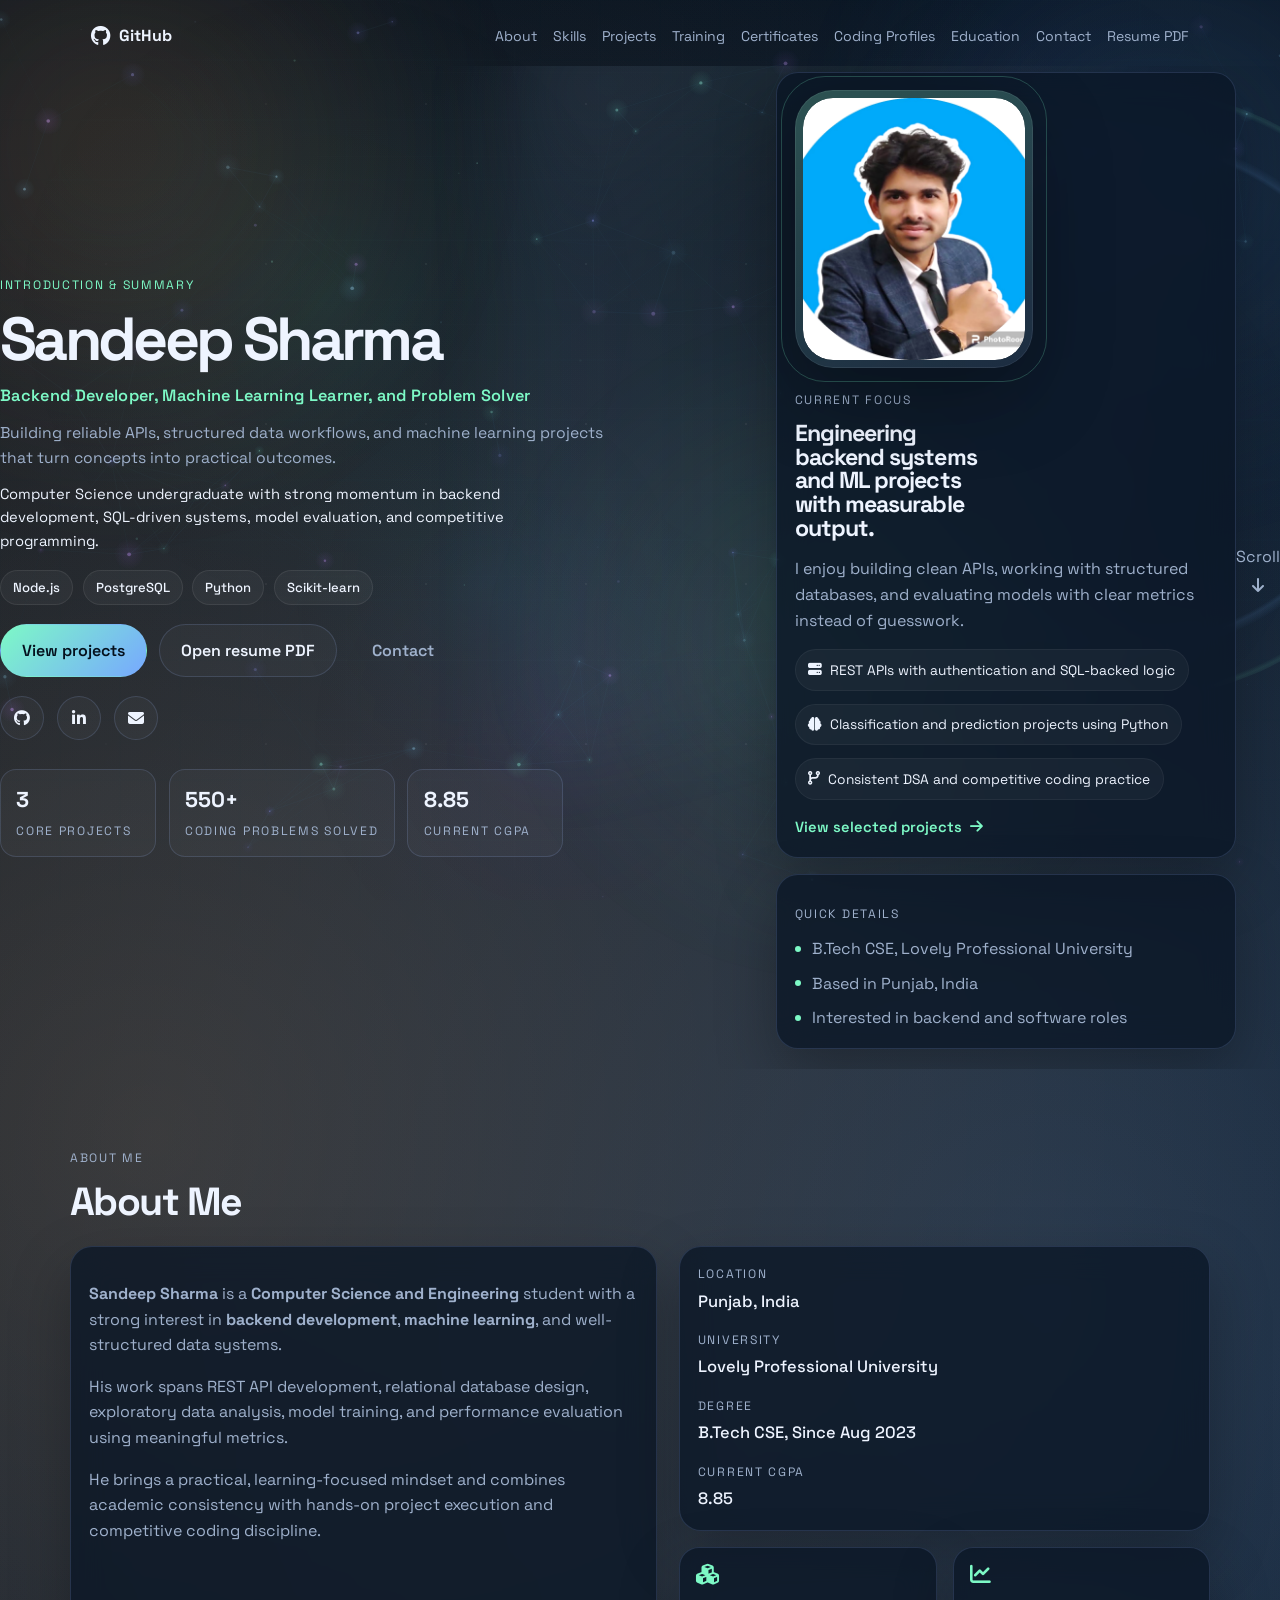
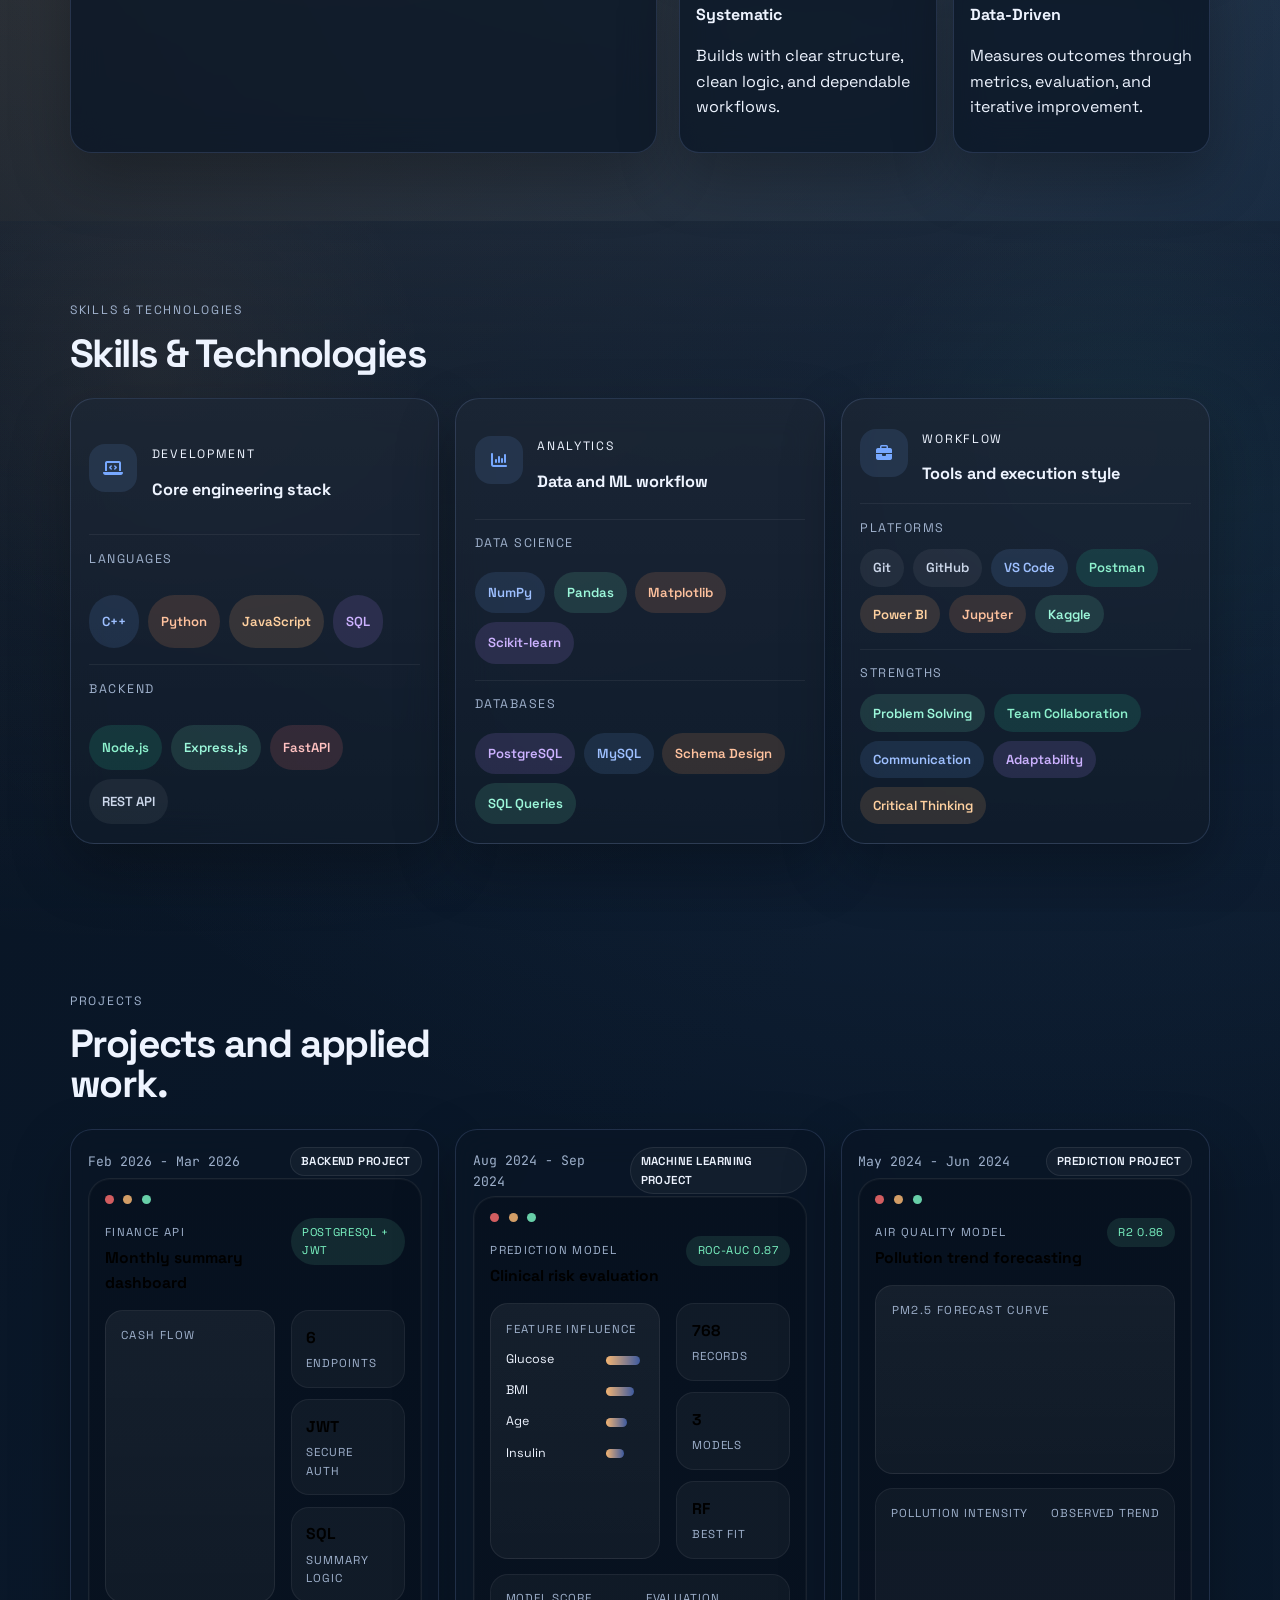
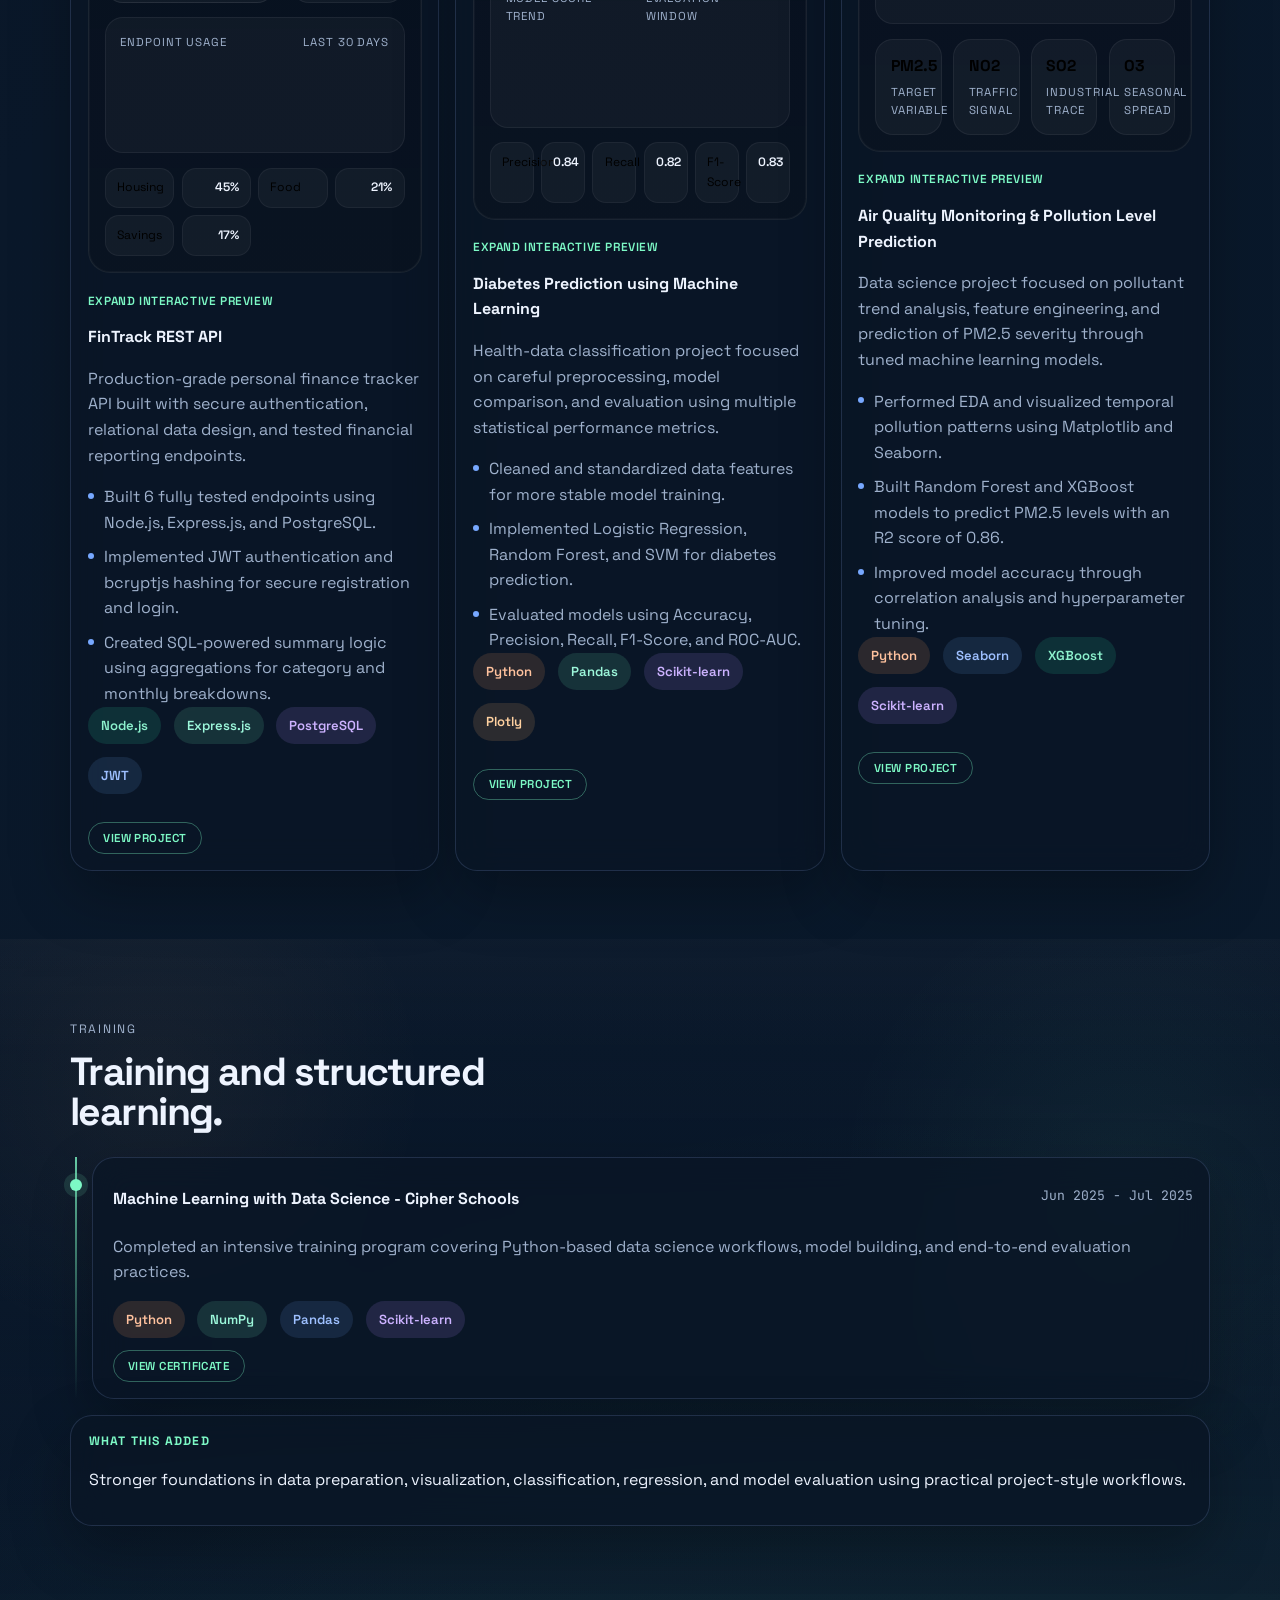
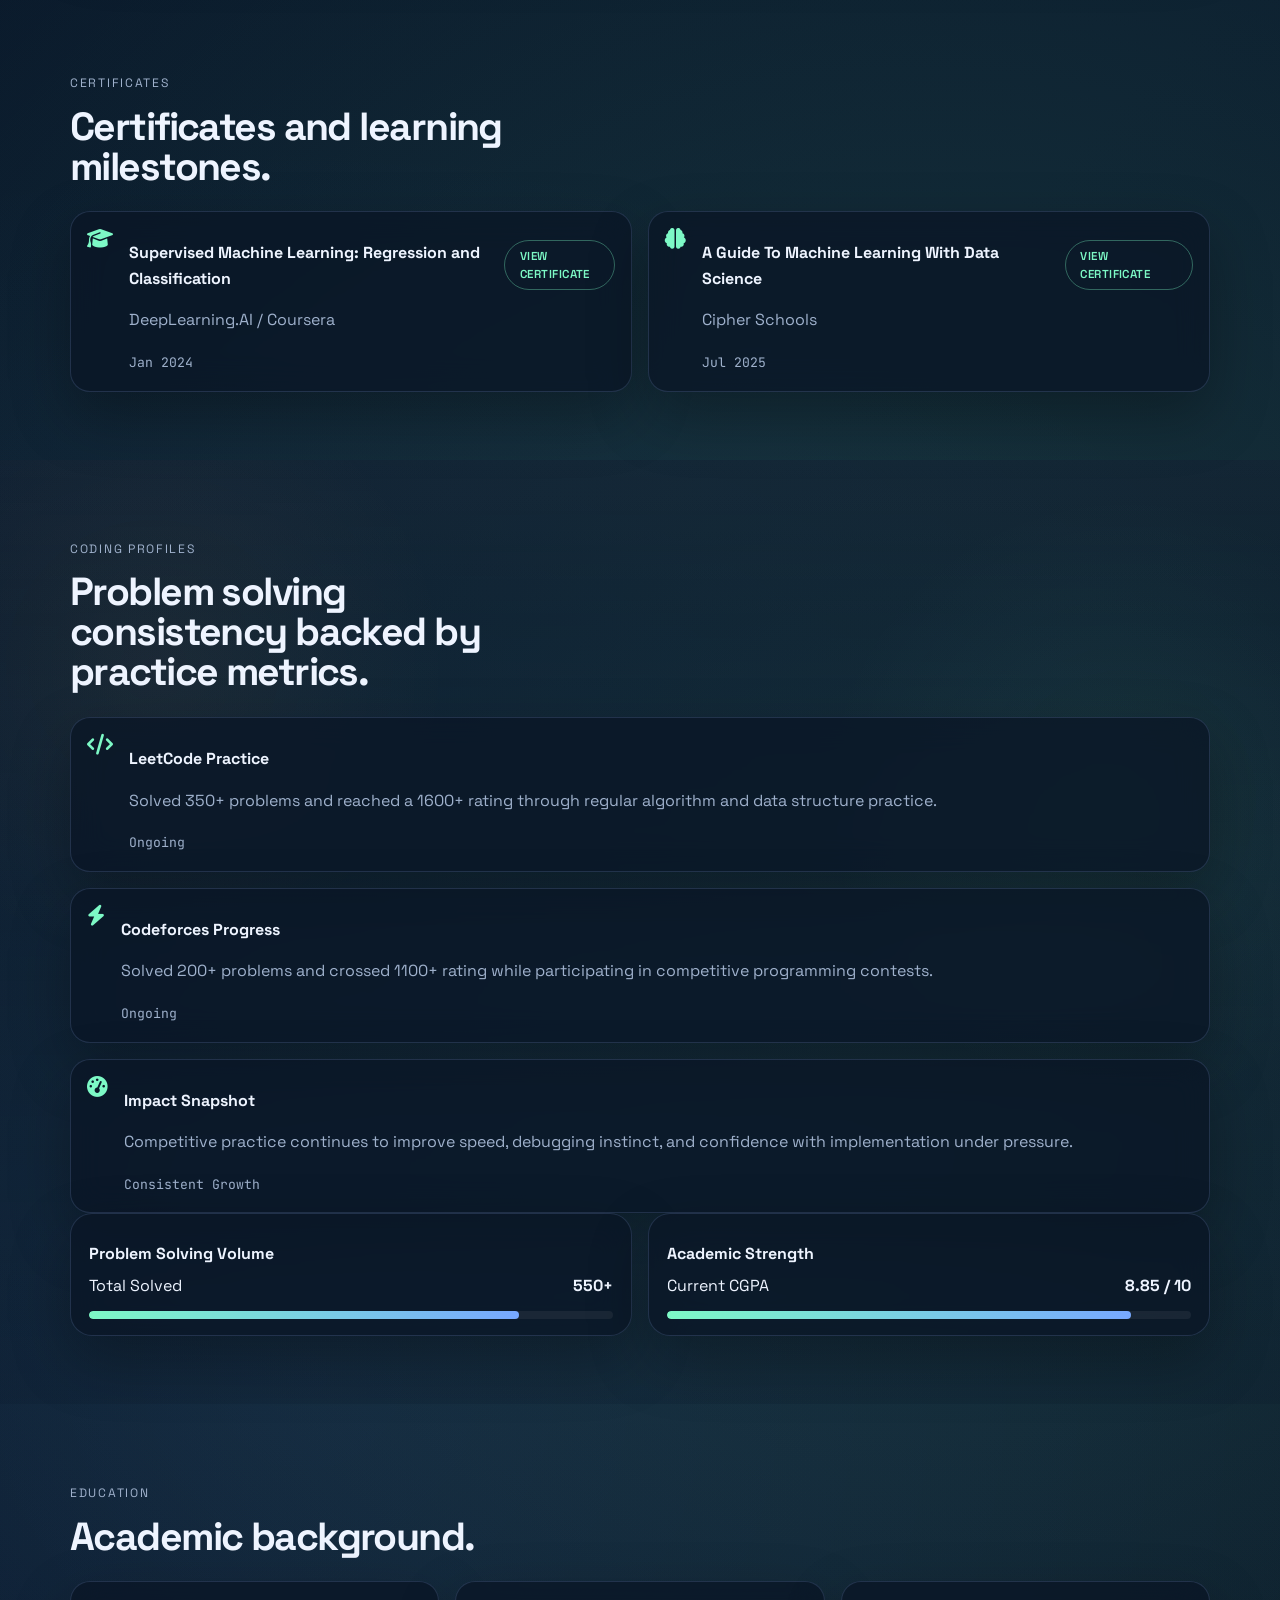
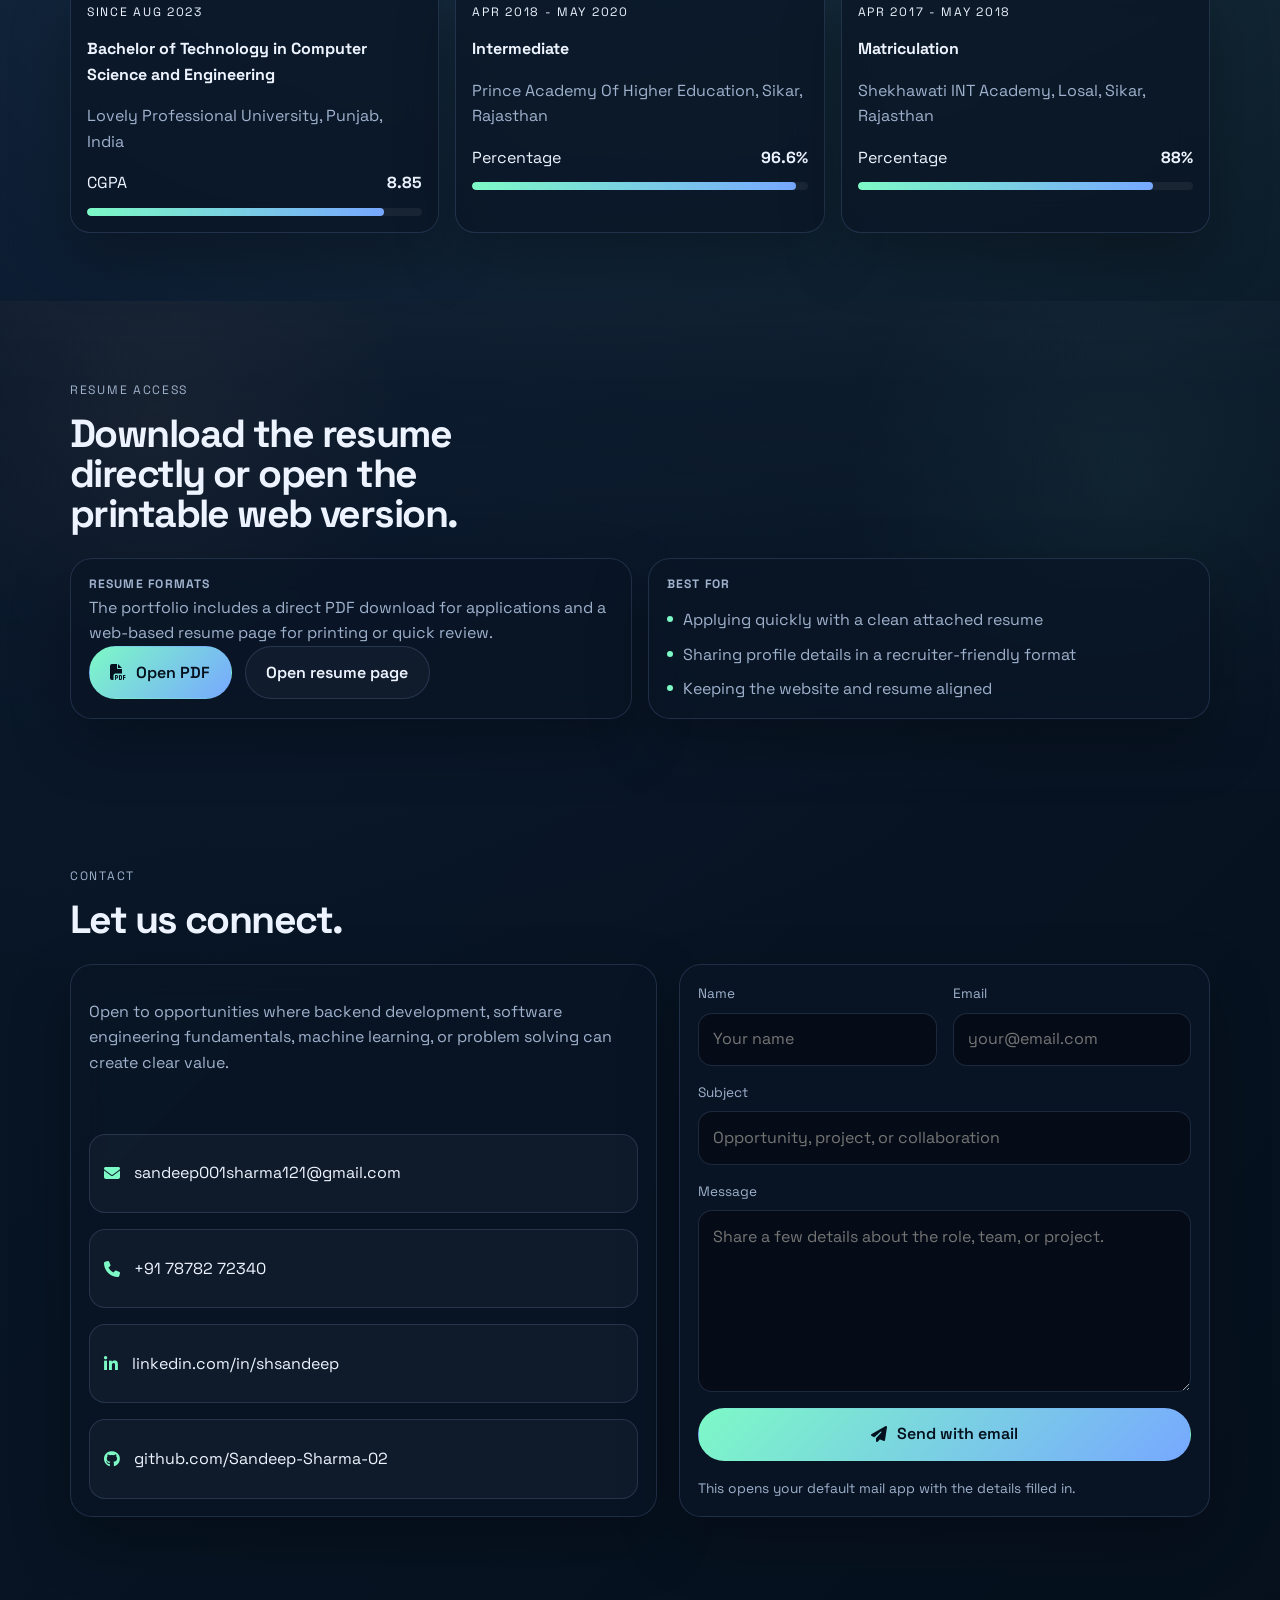
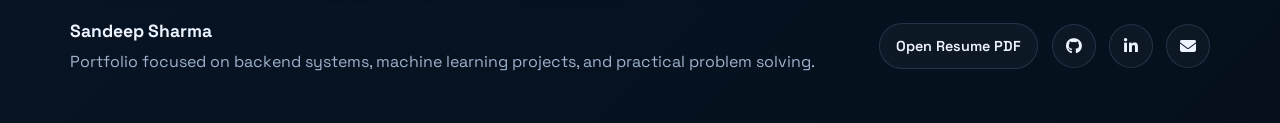
==== commit c0500633: "Refined some changes" ====
--- a/index.html
+++ b/index.html
@@ -23,7 +23,16 @@
   <canvas id="particle-canvas" aria-hidden="true"></canvas>
   <div class="page-shell">
     <nav id="navbar">
-      <a href="#hero" class="nav-logo" aria-label="Go to top">SS02</a>
+      <a
+        href="https://github.com/Sandeep-Sharma-02"
+        class="nav-logo nav-logo-github"
+        target="_blank"
+        rel="noopener"
+        aria-label="Open GitHub profile"
+      >
+        <i class="fab fa-github"></i>
+        <span>GitHub</span>
+      </a>
       <ul class="nav-links" id="navLinks">
         <li><a href="#about">About</a></li>
         <li><a href="#skills">Skills</a></li>
@@ -102,7 +111,7 @@
               <div class="photo-frame-wrap" id="photoFrameWrap" title="Click to upload your photo">
                 <div class="photo-frame-ring"></div>
                 <div class="photo-frame-inner">
-                  <img id="profilePhoto" src="profile.jpg" alt="Sandeep Sharma" style="display:block;" />
+                  <img id="profilePhoto" src="profile-photo.jpeg" alt="Sandeep Sharma" style="display:block;" />
                   <div class="photo-placeholder" id="photoPlaceholder" style="display:none;">
                     <svg xmlns="http://www.w3.org/2000/svg" width="26" height="26" viewBox="0 0 24 24" fill="none" stroke="currentColor" stroke-width="1.5" stroke-linecap="round" stroke-linejoin="round"><path d="M23 19a2 2 0 0 1-2 2H3a2 2 0 0 1-2-2V8a2 2 0 0 1 2-2h4l2-3h6l2 3h4a2 2 0 0 1 2 2z"/><circle cx="12" cy="13" r="4"/></svg>
                     <span>Upload Photo</span>
@@ -204,74 +213,92 @@
             <h2>Skills &amp; Technologies</h2>
           </div>
 
-          <div class="skills-grid">
-            <article class="skill-category glass-card">
-              <div class="skill-icon"><i class="fas fa-code"></i></div>
-              <h3>Languages</h3>
-              <div class="skill-tags">
-                <span class="tag tag-blue">C++</span>
-                <span class="tag tag-orange">Python</span>
-                <span class="tag tag-yellow">JavaScript</span>
-                <span class="tag tag-purple">SQL</span>
-              </div>
-            </article>
-
-            <article class="skill-category glass-card">
-              <div class="skill-icon"><i class="fas fa-server"></i></div>
-              <h3>Backend</h3>
-              <div class="skill-tags">
-                <span class="tag tag-green">Node.js</span>
-                <span class="tag tag-teal">Express.js</span>
-                <span class="tag tag-red">FastAPI</span>
-                <span class="tag tag-dark">REST API</span>
-              </div>
-            </article>
-
-            <article class="skill-category glass-card">
-              <div class="skill-icon"><i class="fas fa-database"></i></div>
-              <h3>Databases</h3>
-              <div class="skill-tags">
-                <span class="tag tag-purple">PostgreSQL</span>
-                <span class="tag tag-blue">MySQL</span>
-                <span class="tag tag-orange">Schema Design</span>
-                <span class="tag tag-teal">SQL Queries</span>
-              </div>
-            </article>
-
-            <article class="skill-category glass-card">
-              <div class="skill-icon"><i class="fas fa-brain"></i></div>
-              <h3>Data Science &amp; ML</h3>
-              <div class="skill-tags">
-                <span class="tag tag-blue">NumPy</span>
-                <span class="tag tag-teal">Pandas</span>
-                <span class="tag tag-orange">Matplotlib</span>
-                <span class="tag tag-purple">Scikit-learn</span>
-              </div>
-            </article>
-
-            <article class="skill-category glass-card">
-              <div class="skill-icon"><i class="fas fa-screwdriver-wrench"></i></div>
-              <h3>Tools &amp; Platforms</h3>
-              <div class="skill-tags">
-                <span class="tag tag-dark">Git</span>
-                <span class="tag tag-dark">GitHub</span>
-                <span class="tag tag-blue">VS Code</span>
-                <span class="tag tag-green">Postman</span>
-                <span class="tag tag-yellow">Power BI</span>
-                <span class="tag tag-orange">Jupyter</span>
-                <span class="tag tag-teal">Kaggle</span>
-              </div>
-            </article>
-
-            <article class="skill-category glass-card">
-              <div class="skill-icon"><i class="fas fa-people-group"></i></div>
-              <h3>Soft Skills</h3>
-              <div class="skill-tags">
-                <span class="tag tag-teal">Problem Solving</span>
-                <span class="tag tag-green">Team Collaboration</span>
-                <span class="tag tag-blue">Communication</span>
-                <span class="tag tag-purple">Adaptability</span>
-                <span class="tag tag-yellow">Critical Thinking</span>
+          <div class="skills-matrix">
+            <article class="skill-column glass-card">
+              <div class="skill-column-head">
+                <div class="skill-icon"><i class="fas fa-laptop-code"></i></div>
+                <div>
+                  <p class="mini-label">Development</p>
+                  <h3>Core engineering stack</h3>
+                </div>
+              </div>
+              <div class="skill-row">
+                <span class="skill-row-label">Languages</span>
+                <div class="skill-row-tags">
+                  <span class="tag tag-blue">C++</span>
+                  <span class="tag tag-orange">Python</span>
+                  <span class="tag tag-yellow">JavaScript</span>
+                  <span class="tag tag-purple">SQL</span>
+                </div>
+              </div>
+              <div class="skill-row">
+                <span class="skill-row-label">Backend</span>
+                <div class="skill-row-tags">
+                  <span class="tag tag-green">Node.js</span>
+                  <span class="tag tag-teal">Express.js</span>
+                  <span class="tag tag-red">FastAPI</span>
+                  <span class="tag tag-dark">REST API</span>
+                </div>
+              </div>
+            </article>
+
+            <article class="skill-column glass-card">
+              <div class="skill-column-head">
+                <div class="skill-icon"><i class="fas fa-chart-column"></i></div>
+                <div>
+                  <p class="mini-label">Analytics</p>
+                  <h3>Data and ML workflow</h3>
+                </div>
+              </div>
+              <div class="skill-row">
+                <span class="skill-row-label">Data Science</span>
+                <div class="skill-row-tags">
+                  <span class="tag tag-blue">NumPy</span>
+                  <span class="tag tag-teal">Pandas</span>
+                  <span class="tag tag-orange">Matplotlib</span>
+                  <span class="tag tag-purple">Scikit-learn</span>
+                </div>
+              </div>
+              <div class="skill-row">
+                <span class="skill-row-label">Databases</span>
+                <div class="skill-row-tags">
+                  <span class="tag tag-purple">PostgreSQL</span>
+                  <span class="tag tag-blue">MySQL</span>
+                  <span class="tag tag-orange">Schema Design</span>
+                  <span class="tag tag-teal">SQL Queries</span>
+                </div>
+              </div>
+            </article>
+
+            <article class="skill-column glass-card">
+              <div class="skill-column-head">
+                <div class="skill-icon"><i class="fas fa-briefcase"></i></div>
+                <div>
+                  <p class="mini-label">Workflow</p>
+                  <h3>Tools and execution style</h3>
+                </div>
+              </div>
+              <div class="skill-row">
+                <span class="skill-row-label">Platforms</span>
+                <div class="skill-row-tags">
+                  <span class="tag tag-dark">Git</span>
+                  <span class="tag tag-dark">GitHub</span>
+                  <span class="tag tag-blue">VS Code</span>
+                  <span class="tag tag-green">Postman</span>
+                  <span class="tag tag-yellow">Power BI</span>
+                  <span class="tag tag-orange">Jupyter</span>
+                  <span class="tag tag-teal">Kaggle</span>
+                </div>
+              </div>
+              <div class="skill-row">
+                <span class="skill-row-label">Strengths</span>
+                <div class="skill-row-tags">
+                  <span class="tag tag-teal">Problem Solving</span>
+                  <span class="tag tag-green">Team Collaboration</span>
+                  <span class="tag tag-blue">Communication</span>
+                  <span class="tag tag-purple">Adaptability</span>
+                  <span class="tag tag-yellow">Critical Thinking</span>
+                </div>
               </div>
             </article>
           </div>
@@ -291,14 +318,73 @@
                 <span class="project-date">Feb 2026 - Mar 2026</span>
                 <span class="project-kind">Backend Project</span>
               </div>
-              <div class="project-visual project-chart">
-                <div class="chart-bars">
-                  <span class="chart-bar" style="height: 88%"><small>Auth</small></span>
-                  <span class="chart-bar" style="height: 72%"><small>Queries</small></span>
-                  <span class="chart-bar" style="height: 94%"><small>Tests</small></span>
-                  <span class="chart-bar" style="height: 78%"><small>Deploy</small></span>
-                </div>
-              </div>
+              <button type="button" class="project-preview-button" data-project-preview="fintrack" aria-label="Open FinTrack interactive preview">
+                <div class="project-visual project-visual-fintrack">
+                  <div class="preview-window-chrome">
+                    <span></span><span></span><span></span>
+                  </div>
+                  <div class="preview-header">
+                    <div>
+                      <span class="preview-overline">Finance API</span>
+                      <strong>Monthly summary dashboard</strong>
+                    </div>
+                    <span class="preview-chip preview-chip-accent">PostgreSQL + JWT</span>
+                  </div>
+                  <div class="preview-dashboard-grid">
+                    <div class="preview-panel preview-panel-primary">
+                      <span class="preview-panel-label">Cash Flow</span>
+                      <div class="preview-line-chart">
+                        <span style="height: 36%"></span>
+                        <span style="height: 54%"></span>
+                        <span style="height: 48%"></span>
+                        <span style="height: 72%"></span>
+                        <span style="height: 66%"></span>
+                        <span style="height: 84%"></span>
+                        <span style="height: 78%"></span>
+                      </div>
+                    </div>
+                    <div class="preview-stat-stack">
+                      <div class="preview-stat-card">
+                        <strong>6</strong>
+                        <span>Endpoints</span>
+                      </div>
+                      <div class="preview-stat-card">
+                        <strong>JWT</strong>
+                        <span>Secure auth</span>
+                      </div>
+                      <div class="preview-stat-card">
+                        <strong>SQL</strong>
+                        <span>Summary logic</span>
+                      </div>
+                    </div>
+                  </div>
+                  <div class="preview-mini-graph">
+                    <div class="preview-mini-graph-head">
+                      <span>Endpoint usage</span>
+                      <span>Last 30 days</span>
+                    </div>
+                    <div class="preview-area-chart">
+                      <span style="height: 42%"></span>
+                      <span style="height: 56%"></span>
+                      <span style="height: 51%"></span>
+                      <span style="height: 74%"></span>
+                      <span style="height: 68%"></span>
+                      <span style="height: 82%"></span>
+                      <span style="height: 76%"></span>
+                      <span style="height: 88%"></span>
+                    </div>
+                  </div>
+                  <div class="preview-data-table">
+                    <span>Housing</span>
+                    <span>45%</span>
+                    <span>Food</span>
+                    <span>21%</span>
+                    <span>Savings</span>
+                    <span>17%</span>
+                  </div>
+                </div>
+                <span class="project-preview-hint">Expand interactive preview</span>
+              </button>
               <h3>FinTrack REST API</h3>
               <p>Production-grade personal finance tracker API built with secure authentication, relational data design, and tested financial reporting endpoints.</p>
               <ul class="project-points">
@@ -322,22 +408,69 @@
                 <span class="project-date">Aug 2024 - Sep 2024</span>
                 <span class="project-kind">Machine Learning Project</span>
               </div>
-              <div class="project-visual project-chart">
-                <div class="chart-metrics">
-                  <div>
-                    <strong>768</strong>
-                    <span>Records</span>
-                  </div>
-                  <div>
-                    <strong>0.87</strong>
-                    <span>ROC-AUC</span>
-                  </div>
-                  <div>
-                    <strong>3</strong>
-                    <span>Models</span>
-                  </div>
-                </div>
-              </div>
+              <button type="button" class="project-preview-button" data-project-preview="diabetes" aria-label="Open diabetes prediction interactive preview">
+                <div class="project-visual project-visual-diabetes">
+                  <div class="preview-window-chrome">
+                    <span></span><span></span><span></span>
+                  </div>
+                  <div class="preview-header">
+                    <div>
+                      <span class="preview-overline">Prediction Model</span>
+                      <strong>Clinical risk evaluation</strong>
+                    </div>
+                    <span class="preview-chip preview-chip-accent">ROC-AUC 0.87</span>
+                  </div>
+                  <div class="preview-dashboard-grid">
+                    <div class="preview-panel preview-panel-primary">
+                      <span class="preview-panel-label">Feature influence</span>
+                      <div class="preview-metric-list">
+                        <div><span>Glucose</span><b style="width: 88%"></b></div>
+                        <div><span>BMI</span><b style="width: 74%"></b></div>
+                        <div><span>Age</span><b style="width: 56%"></b></div>
+                        <div><span>Insulin</span><b style="width: 48%"></b></div>
+                      </div>
+                    </div>
+                    <div class="preview-stat-stack">
+                      <div class="preview-stat-card">
+                        <strong>768</strong>
+                        <span>Records</span>
+                      </div>
+                      <div class="preview-stat-card">
+                        <strong>3</strong>
+                        <span>Models</span>
+                      </div>
+                      <div class="preview-stat-card">
+                        <strong>RF</strong>
+                        <span>Best fit</span>
+                      </div>
+                    </div>
+                  </div>
+                  <div class="preview-mini-graph">
+                    <div class="preview-mini-graph-head">
+                      <span>Model score trend</span>
+                      <span>Evaluation window</span>
+                    </div>
+                    <div class="preview-area-chart preview-area-chart-warm">
+                      <span style="height: 48%"></span>
+                      <span style="height: 61%"></span>
+                      <span style="height: 72%"></span>
+                      <span style="height: 66%"></span>
+                      <span style="height: 84%"></span>
+                      <span style="height: 78%"></span>
+                      <span style="height: 90%"></span>
+                    </div>
+                  </div>
+                  <div class="preview-data-table preview-data-table-wide">
+                    <span>Precision</span>
+                    <span>0.84</span>
+                    <span>Recall</span>
+                    <span>0.82</span>
+                    <span>F1-Score</span>
+                    <span>0.83</span>
+                  </div>
+                </div>
+                <span class="project-preview-hint">Expand interactive preview</span>
+              </button>
               <h3>Diabetes Prediction using Machine Learning</h3>
               <p>Health-data classification project focused on careful preprocessing, model comparison, and evaluation using multiple statistical performance metrics.</p>
               <ul class="project-points">
@@ -361,14 +494,54 @@
                 <span class="project-date">May 2024 - Jun 2024</span>
                 <span class="project-kind">Prediction Project</span>
               </div>
-              <div class="project-visual project-chart">
-                <div class="chart-bars">
-                  <span class="chart-bar chart-bar-alt" style="height: 86%"><small>R2</small></span>
-                  <span class="chart-bar chart-bar-alt" style="height: 64%"><small>EDA</small></span>
-                  <span class="chart-bar chart-bar-alt" style="height: 76%"><small>Tuning</small></span>
-                  <span class="chart-bar chart-bar-alt" style="height: 68%"><small>PM2.5</small></span>
-                </div>
-              </div>
+              <button type="button" class="project-preview-button" data-project-preview="air" aria-label="Open air quality interactive preview">
+                <div class="project-visual project-visual-air">
+                  <div class="preview-window-chrome">
+                    <span></span><span></span><span></span>
+                  </div>
+                  <div class="preview-header">
+                    <div>
+                      <span class="preview-overline">Air Quality Model</span>
+                      <strong>Pollution trend forecasting</strong>
+                    </div>
+                    <span class="preview-chip preview-chip-accent">R2 0.86</span>
+                  </div>
+                  <div class="preview-panel preview-panel-primary">
+                    <span class="preview-panel-label">PM2.5 forecast curve</span>
+                    <div class="preview-line-chart preview-line-chart-soft">
+                      <span style="height: 28%"></span>
+                      <span style="height: 42%"></span>
+                      <span style="height: 39%"></span>
+                      <span style="height: 63%"></span>
+                      <span style="height: 69%"></span>
+                      <span style="height: 58%"></span>
+                      <span style="height: 77%"></span>
+                    </div>
+                  </div>
+                  <div class="preview-mini-graph">
+                    <div class="preview-mini-graph-head">
+                      <span>Pollution intensity</span>
+                      <span>Observed trend</span>
+                    </div>
+                    <div class="preview-area-chart preview-area-chart-soft">
+                      <span style="height: 26%"></span>
+                      <span style="height: 39%"></span>
+                      <span style="height: 44%"></span>
+                      <span style="height: 58%"></span>
+                      <span style="height: 71%"></span>
+                      <span style="height: 64%"></span>
+                      <span style="height: 79%"></span>
+                    </div>
+                  </div>
+                  <div class="preview-pollutant-grid">
+                    <div class="preview-stat-card"><strong>PM2.5</strong><span>Target variable</span></div>
+                    <div class="preview-stat-card"><strong>NO2</strong><span>Traffic signal</span></div>
+                    <div class="preview-stat-card"><strong>SO2</strong><span>Industrial trace</span></div>
+                    <div class="preview-stat-card"><strong>O3</strong><span>Seasonal spread</span></div>
+                  </div>
+                </div>
+                <span class="project-preview-hint">Expand interactive preview</span>
+              </button>
               <h3>Air Quality Monitoring &amp; Pollution Level Prediction</h3>
               <p>Data science project focused on pollutant trend analysis, feature engineering, and prediction of PM2.5 severity through tuned machine learning models.</p>
               <ul class="project-points">
@@ -677,6 +850,21 @@
   </div>
 
   <button id="backToTop" aria-label="Back to top"><i class="fas fa-arrow-up"></i></button>
+  <div class="project-modal" id="projectModal" hidden>
+    <div class="project-modal-backdrop" data-close-project-modal></div>
+    <div class="project-modal-dialog glass-card" role="dialog" aria-modal="true" aria-labelledby="projectModalTitle">
+      <button type="button" class="project-modal-close" id="projectModalClose" aria-label="Close project preview">
+        <i class="fas fa-xmark"></i>
+      </button>
+      <div class="project-modal-header">
+        <p class="mini-label" id="projectModalLabel">Interactive Preview</p>
+        <h3 id="projectModalTitle">Project Preview</h3>
+        <p id="projectModalSubtitle"></p>
+      </div>
+      <div class="project-modal-toolbar" id="projectModalToolbar"></div>
+      <div class="project-modal-body" id="projectModalBody"></div>
+    </div>
+  </div>
   <script src="script.js"></script>
 </body>
 </html>
--- a/style.css
+++ b/style.css
@@ -135,9 +135,21 @@
 }
 
 .nav-logo {
+  display: inline-flex;
+  align-items: center;
+  gap: 0.55rem;
   font-size: 1.4rem;
   font-weight: 700;
   letter-spacing: -0.06em;
+}
+
+.nav-logo-github {
+  font-size: 1rem;
+  letter-spacing: 0;
+}
+
+.nav-logo-github i {
+  font-size: 1.25rem;
 }
 
 .nav-links {
@@ -463,33 +475,51 @@
 /* ── Photo Frame ── */
 .photo-frame-wrap {
   position: relative;
-  width: 160px;
-  height: 160px;
+  width: 238px;
+  height: 278px;
   margin-bottom: 1.4rem;
   cursor: pointer;
   flex-shrink: 0;
+  border-radius: 38px;
+  padding: 8px;
+  background:
+    linear-gradient(160deg, rgba(125, 249, 198, 0.24), rgba(119, 168, 255, 0.08)),
+    rgba(255, 255, 255, 0.03);
+  box-shadow:
+    0 30px 80px rgba(0, 0, 0, 0.28),
+    inset 0 0 0 1px rgba(255, 255, 255, 0.08);
 }
 
 .photo-frame-ring {
-  display: none;
+  display: block;
+  position: absolute;
+  inset: -14px;
+  border-radius: 44px;
+  border: 1px solid rgba(125, 249, 198, 0.22);
+  pointer-events: none;
 }
 
 .photo-frame-inner {
   position: absolute;
-  inset: 0;
-  border-radius: 32px;
+  inset: 8px;
+  border-radius: 30px;
   overflow: hidden;
   z-index: 1;
   display: flex;
   align-items: center;
   justify-content: center;
+  background:
+    radial-gradient(circle at 50% 18%, rgba(17, 160, 222, 0.2), transparent 35%),
+    linear-gradient(180deg, rgba(3, 14, 24, 0.25), rgba(3, 14, 24, 0.55));
 }
 
 #profilePhoto {
   width: 100%;
   height: 100%;
   object-fit: cover;
-  border-radius: 22px;
+  object-position: center 18%;
+  border-radius: 30px;
+  filter: saturate(1.02) contrast(1.02);
 }
 
 .photo-placeholder {
@@ -509,6 +539,10 @@
 
 .photo-frame-wrap:hover .photo-placeholder {
   color: #7df9c6;
+}
+
+.photo-frame-wrap:hover {
+  transform: translateY(-4px);
 }
 
 
@@ -723,10 +757,15 @@
   font-size: 1rem;
 }
 
-.skills-grid,
 .projects-grid {
   display: grid;
   grid-template-columns: repeat(auto-fit, minmax(300px, 1fr));
+  gap: 1rem;
+}
+
+.skills-matrix {
+  display: grid;
+  grid-template-columns: repeat(3, minmax(0, 1fr));
   gap: 1rem;
 }
 
@@ -747,6 +786,52 @@
 .contact-link:hover {
   transform: translateY(-4px);
   border-color: rgba(125, 249, 198, 0.35);
+}
+
+.skill-column {
+  padding: 1.15rem;
+  border-radius: 24px;
+  display: grid;
+  gap: 1rem;
+  background:
+    linear-gradient(180deg, rgba(255, 255, 255, 0.06), rgba(255, 255, 255, 0.02)),
+    rgba(10, 22, 38, 0.76);
+}
+
+.skill-column-head {
+  display: flex;
+  align-items: center;
+  gap: 0.9rem;
+}
+
+.skill-column-head h3 {
+  margin: 0.15rem 0 0;
+  font-size: 1.02rem;
+}
+
+.skill-row {
+  display: grid;
+  gap: 0.65rem;
+  padding-top: 0.9rem;
+  border-top: 1px solid rgba(255, 255, 255, 0.06);
+}
+
+.skill-row:first-of-type {
+  padding-top: 0;
+  border-top: 0;
+}
+
+.skill-row-label {
+  color: var(--muted);
+  font-size: 0.78rem;
+  letter-spacing: 0.12em;
+  text-transform: uppercase;
+}
+
+.skill-row-tags {
+  display: flex;
+  flex-wrap: wrap;
+  gap: 0.55rem;
 }
 
 .skill-icon {
@@ -833,21 +918,469 @@
 
 .project-visual {
   margin: 0.1rem 0 0.85rem;
-  min-height: 130px;
+  min-height: 248px;
   padding: 1rem;
+  border-radius: 22px;
+  border: 1px solid rgba(255, 255, 255, 0.08);
+  overflow: hidden;
+}
+
+.project-preview-button {
+  width: 100%;
+  padding: 0;
+  border: 0;
+  background: transparent;
+  text-align: left;
+  cursor: pointer;
+}
+
+.project-preview-button:focus-visible {
+  outline: 2px solid var(--accent);
+  outline-offset: 4px;
+  border-radius: 24px;
+}
+
+.project-preview-button:hover .project-visual {
+  transform: translateY(-2px) scale(1.008);
+  border-color: rgba(125, 249, 198, 0.22);
+}
+
+.project-preview-button:hover .project-preview-hint {
+  color: var(--text);
+}
+
+.project-visual-fintrack,
+.project-visual-diabetes,
+.project-visual-air {
+  display: grid;
+  align-content: start;
+  gap: 0.9rem;
+  background:
+    linear-gradient(180deg, rgba(7, 17, 31, 0.94), rgba(9, 19, 33, 0.9)),
+    rgba(7, 17, 31, 0.94);
+  box-shadow: inset 0 0 0 1px rgba(255, 255, 255, 0.03);
+  transition: transform 220ms ease, border-color 220ms ease;
+}
+
+.preview-window-chrome,
+.preview-header {
+  display: flex;
+  align-items: center;
+  justify-content: space-between;
+  gap: 0.6rem;
+}
+
+.preview-window-chrome {
+  justify-content: flex-start;
+}
+
+.preview-window-chrome span {
+  width: 9px;
+  height: 9px;
+  border-radius: 50%;
+  background: rgba(255, 255, 255, 0.18);
+}
+
+.preview-window-chrome span:nth-child(1) { background: rgba(255, 110, 110, 0.82); }
+.preview-window-chrome span:nth-child(2) { background: rgba(255, 188, 118, 0.82); }
+.preview-window-chrome span:nth-child(3) { background: rgba(125, 249, 198, 0.82); }
+
+.preview-header {
+  align-items: flex-start;
+}
+
+.preview-header strong {
+  display: block;
+  margin-top: 0.12rem;
+  font-size: 0.98rem;
+}
+
+.preview-overline {
+  color: var(--muted);
+  font-size: 0.72rem;
+  letter-spacing: 0.12em;
+  text-transform: uppercase;
+}
+
+.preview-chip {
+  display: inline-flex;
+  align-items: center;
+  padding: 0.35rem 0.7rem;
+  border-radius: 999px;
+  background: rgba(255, 255, 255, 0.06);
+  color: var(--text);
+  font-size: 0.7rem;
+  letter-spacing: 0.06em;
+  text-transform: uppercase;
+}
+
+.preview-chip-accent {
+  color: var(--accent);
+  background: rgba(125, 249, 198, 0.1);
+}
+
+.preview-dashboard-grid {
+  display: grid;
+  grid-template-columns: 1.35fr 0.9fr;
+  gap: 1rem;
+}
+
+.preview-panel {
+  padding: 0.95rem;
   border-radius: 18px;
+  border: 1px solid rgba(255, 255, 255, 0.07);
+  background:
+    linear-gradient(180deg, rgba(255, 255, 255, 0.04), rgba(255, 255, 255, 0.02)),
+    rgba(255, 255, 255, 0.02);
+}
+
+.preview-panel-label {
+  display: block;
+  margin-bottom: 0.75rem;
+  color: var(--muted);
+  font-size: 0.72rem;
+  letter-spacing: 0.12em;
+  text-transform: uppercase;
+}
+
+.preview-line-chart {
+  display: flex;
+  align-items: end;
+  gap: 0.65rem;
+  min-height: 126px;
+  padding-top: 0.5rem;
+}
+
+.preview-line-chart span {
+  flex: 1 1 0;
+  border-radius: 12px 12px 4px 4px;
+  background: linear-gradient(180deg, rgba(125, 249, 198, 0.88), rgba(75, 118, 255, 0.34));
+  box-shadow: inset 0 1px 0 rgba(255, 255, 255, 0.22);
+}
+
+.preview-line-chart-soft span {
+  background: linear-gradient(180deg, rgba(111, 207, 255, 0.88), rgba(116, 142, 255, 0.32));
+}
+
+.preview-stat-stack {
+  display: grid;
+  gap: 0.7rem;
+}
+
+.preview-stat-card {
+  padding: 0.9rem;
+  border-radius: 18px;
+  background: rgba(255, 255, 255, 0.04);
+  border: 1px solid rgba(255, 255, 255, 0.06);
+}
+
+.preview-stat-card strong {
+  display: block;
+  font-size: 0.98rem;
+}
+
+.preview-stat-card span {
+  display: block;
+  margin-top: 0.22rem;
+  color: var(--muted);
+  font-size: 0.72rem;
+  letter-spacing: 0.08em;
+  text-transform: uppercase;
+}
+
+.preview-data-table {
+  display: grid;
+  grid-template-columns: repeat(4, minmax(0, 1fr));
+  gap: 0.45rem;
+}
+
+.preview-data-table span {
+  padding: 0.6rem 0.7rem;
+  border-radius: 14px;
+  background: rgba(255, 255, 255, 0.04);
+  border: 1px solid rgba(255, 255, 255, 0.05);
+  font-size: 0.76rem;
+}
+
+.preview-data-table span:nth-child(2n) {
+  text-align: right;
+  color: var(--text);
+  font-weight: 600;
+}
+
+.preview-data-table-wide {
+  grid-template-columns: repeat(6, minmax(0, 1fr));
+}
+
+.preview-metric-list {
+  display: grid;
+  gap: 0.7rem;
+}
+
+.preview-metric-list div {
+  display: grid;
+  grid-template-columns: 88px 1fr;
+  align-items: center;
+  gap: 0.7rem;
+}
+
+.preview-metric-list span {
+  color: var(--text);
+  font-size: 0.78rem;
+}
+
+.preview-metric-list b {
+  display: block;
+  height: 9px;
+  border-radius: 999px;
+  background: linear-gradient(90deg, rgba(255, 188, 118, 0.95), rgba(96, 140, 255, 0.55));
+}
+
+.preview-pollutant-grid {
+  display: grid;
+  grid-template-columns: repeat(4, minmax(0, 1fr));
+  gap: 0.7rem;
+}
+
+.preview-mini-graph {
+  padding: 0.9rem;
+  border-radius: 18px;
+  background: rgba(255, 255, 255, 0.035);
+  border: 1px solid rgba(255, 255, 255, 0.06);
+}
+
+.preview-mini-graph-head {
+  display: flex;
+  align-items: center;
+  justify-content: space-between;
+  gap: 0.7rem;
+  margin-bottom: 0.8rem;
+  color: var(--muted);
+  font-size: 0.72rem;
+  letter-spacing: 0.08em;
+  text-transform: uppercase;
+}
+
+.preview-area-chart {
+  display: flex;
+  align-items: end;
+  gap: 0.45rem;
+  min-height: 74px;
+}
+
+.preview-area-chart span {
+  flex: 1 1 0;
+  border-radius: 10px 10px 3px 3px;
+  background: linear-gradient(180deg, rgba(125, 249, 198, 0.82), rgba(93, 135, 255, 0.28));
+  box-shadow: inset 0 1px 0 rgba(255, 255, 255, 0.18);
+}
+
+.preview-area-chart-warm span {
+  background: linear-gradient(180deg, rgba(255, 188, 118, 0.88), rgba(116, 142, 255, 0.3));
+}
+
+.preview-area-chart-soft span {
+  background: linear-gradient(180deg, rgba(109, 209, 255, 0.85), rgba(96, 140, 255, 0.28));
+}
+
+.project-preview-hint {
+  display: inline-flex;
+  margin-top: 0.2rem;
+  color: var(--accent);
+  font-size: 0.74rem;
+  font-weight: 600;
+  letter-spacing: 0.05em;
+  text-transform: uppercase;
+  transition: color 180ms ease;
+}
+
+.project-modal {
+  position: fixed;
+  inset: 0;
+  z-index: 25;
+}
+
+.project-modal-backdrop {
+  position: absolute;
+  inset: 0;
+  background: rgba(2, 8, 14, 0.72);
+  backdrop-filter: blur(10px);
+}
+
+.project-modal-dialog {
+  position: relative;
+  width: min(1020px, calc(100% - 2rem));
+  max-height: min(88vh, 880px);
+  margin: 4.5rem auto 0;
+  padding: 1.3rem;
+  border-radius: 28px;
+  overflow: auto;
+  background: rgba(7, 18, 31, 0.96);
+  border: 1px solid rgba(125, 249, 198, 0.18);
+}
+
+.project-modal-close {
+  position: absolute;
+  top: 1rem;
+  right: 1rem;
+  width: 42px;
+  height: 42px;
+  border: 0;
+  border-radius: 50%;
+  background: rgba(255, 255, 255, 0.08);
+  color: var(--text);
+  cursor: pointer;
+}
+
+.project-modal-header {
+  max-width: 70ch;
+}
+
+.project-modal-header h3 {
+  margin: 0.15rem 0 0.55rem;
+  font-size: clamp(1.7rem, 4vw, 2.4rem);
+  line-height: 1.05;
+}
+
+.project-modal-header p:last-child {
+  margin: 0;
+  color: var(--muted);
+}
+
+.project-modal-toolbar {
+  display: flex;
+  flex-wrap: wrap;
+  gap: 0.65rem;
+  margin: 1.2rem 0 1rem;
+}
+
+.project-modal-tab {
+  padding: 0.62rem 0.95rem;
+  border-radius: 999px;
   border: 1px solid rgba(255, 255, 255, 0.08);
-  background: linear-gradient(180deg, rgba(255, 255, 255, 0.06), rgba(255, 255, 255, 0.02));
-  overflow: hidden;
-}
-
-.project-chart {
-  display: flex;
-  align-items: center;
-  justify-content: center;
-  background:
-    radial-gradient(circle at 86% 20%, rgba(125, 249, 198, 0.12), transparent 22%),
-    linear-gradient(160deg, rgba(119, 168, 255, 0.12), rgba(255, 255, 255, 0.03));
+  background: rgba(255, 255, 255, 0.04);
+  color: var(--muted);
+  cursor: pointer;
+}
+
+.project-modal-tab.active {
+  background: rgba(125, 249, 198, 0.12);
+  color: var(--text);
+  border-color: rgba(125, 249, 198, 0.28);
+}
+
+.project-modal-body {
+  display: grid;
+  gap: 1rem;
+}
+
+.modal-grid-two {
+  display: grid;
+  grid-template-columns: 1.5fr 1fr;
+  gap: 1rem;
+}
+
+.modal-panel {
+  padding: 1rem;
+  border-radius: 22px;
+  background: rgba(255, 255, 255, 0.04);
+  border: 1px solid rgba(255, 255, 255, 0.07);
+}
+
+.modal-panel h4,
+.modal-panel p {
+  margin-top: 0;
+}
+
+.modal-heatmap {
+  display: grid;
+  grid-template-columns: repeat(7, minmax(0, 1fr));
+  gap: 0.5rem;
+}
+
+.modal-heatmap button {
+  aspect-ratio: 1;
+  border: 0;
+  border-radius: 12px;
+  cursor: pointer;
+  color: transparent;
+}
+
+.modal-heatmap button.active {
+  box-shadow: 0 0 0 2px rgba(255, 255, 255, 0.28);
+}
+
+.modal-kpi-row,
+.modal-selector-row,
+.modal-pollutant-row {
+  display: grid;
+  gap: 0.8rem;
+}
+
+.modal-kpi-row {
+  grid-template-columns: repeat(3, minmax(0, 1fr));
+}
+
+.modal-selector-row,
+.modal-pollutant-row {
+  grid-template-columns: repeat(auto-fit, minmax(120px, 1fr));
+}
+
+.modal-stat,
+.modal-option {
+  padding: 0.95rem;
+  border-radius: 18px;
+  background: rgba(255, 255, 255, 0.04);
+  border: 1px solid rgba(255, 255, 255, 0.06);
+}
+
+.modal-option {
+  cursor: pointer;
+}
+
+.modal-option.active {
+  border-color: rgba(125, 249, 198, 0.32);
+  background: rgba(125, 249, 198, 0.08);
+}
+
+.modal-stat strong,
+.modal-option strong {
+  display: block;
+  font-size: 1.1rem;
+}
+
+.modal-stat span,
+.modal-option span {
+  display: block;
+  margin-top: 0.25rem;
+  color: var(--muted);
+  font-size: 0.76rem;
+}
+
+.modal-inline-chart {
+  display: flex;
+  align-items: end;
+  gap: 0.6rem;
+  min-height: 220px;
+  padding-top: 1rem;
+}
+
+.modal-inline-chart span {
+  flex: 1 1 0;
+  border-radius: 14px 14px 6px 6px;
+  background: linear-gradient(180deg, rgba(125, 249, 198, 0.92), rgba(119, 168, 255, 0.3));
+}
+
+.modal-inline-chart.warm span {
+  background: linear-gradient(180deg, rgba(255, 188, 118, 0.95), rgba(119, 168, 255, 0.28));
+}
+
+.modal-detail-note {
+  margin: 0;
+  padding: 0.9rem 1rem;
+  border-radius: 16px;
+  background: rgba(255, 255, 255, 0.04);
+  border-left: 3px solid rgba(125, 249, 198, 0.38);
 }
 
 .chart-bars {
@@ -1323,7 +1856,6 @@
   .hero-grid,
   .about-grid,
   .contact-grid,
-  .skills-grid,
   .projects-grid,
   .status-grid,
   .resume-download-grid,
@@ -1332,9 +1864,23 @@
     grid-template-columns: 1fr;
   }
 
+  .skills-matrix,
+  .preview-dashboard-grid,
+  .preview-pollutant-grid {
+    grid-template-columns: 1fr;
+  }
+
   .hero-copy h1,
   .section-heading h2 {
     max-width: none;
+  }
+
+  .modal-grid-two {
+    grid-template-columns: 1fr;
+  }
+
+  .project-modal-dialog {
+    margin-top: 3.5rem;
   }
 
   .hero::before {
@@ -1412,6 +1958,33 @@
     display: grid;
   }
 
+  .photo-frame-wrap {
+    width: min(100%, 230px);
+    height: 260px;
+  }
+
+  .project-visual {
+    min-height: 210px;
+  }
+
+  .modal-kpi-row,
+  .modal-selector-row,
+  .modal-pollutant-row {
+    grid-template-columns: 1fr;
+  }
+
+  .preview-data-table,
+  .preview-data-table-wide {
+    grid-template-columns: repeat(2, minmax(0, 1fr));
+  }
+
+  .project-modal-dialog {
+    width: min(100% - 1rem, 1020px);
+    margin-top: 2.5rem;
+    max-height: 90vh;
+    padding: 1rem;
+  }
+
   .footer-actions {
     justify-content: flex-start;
   }
